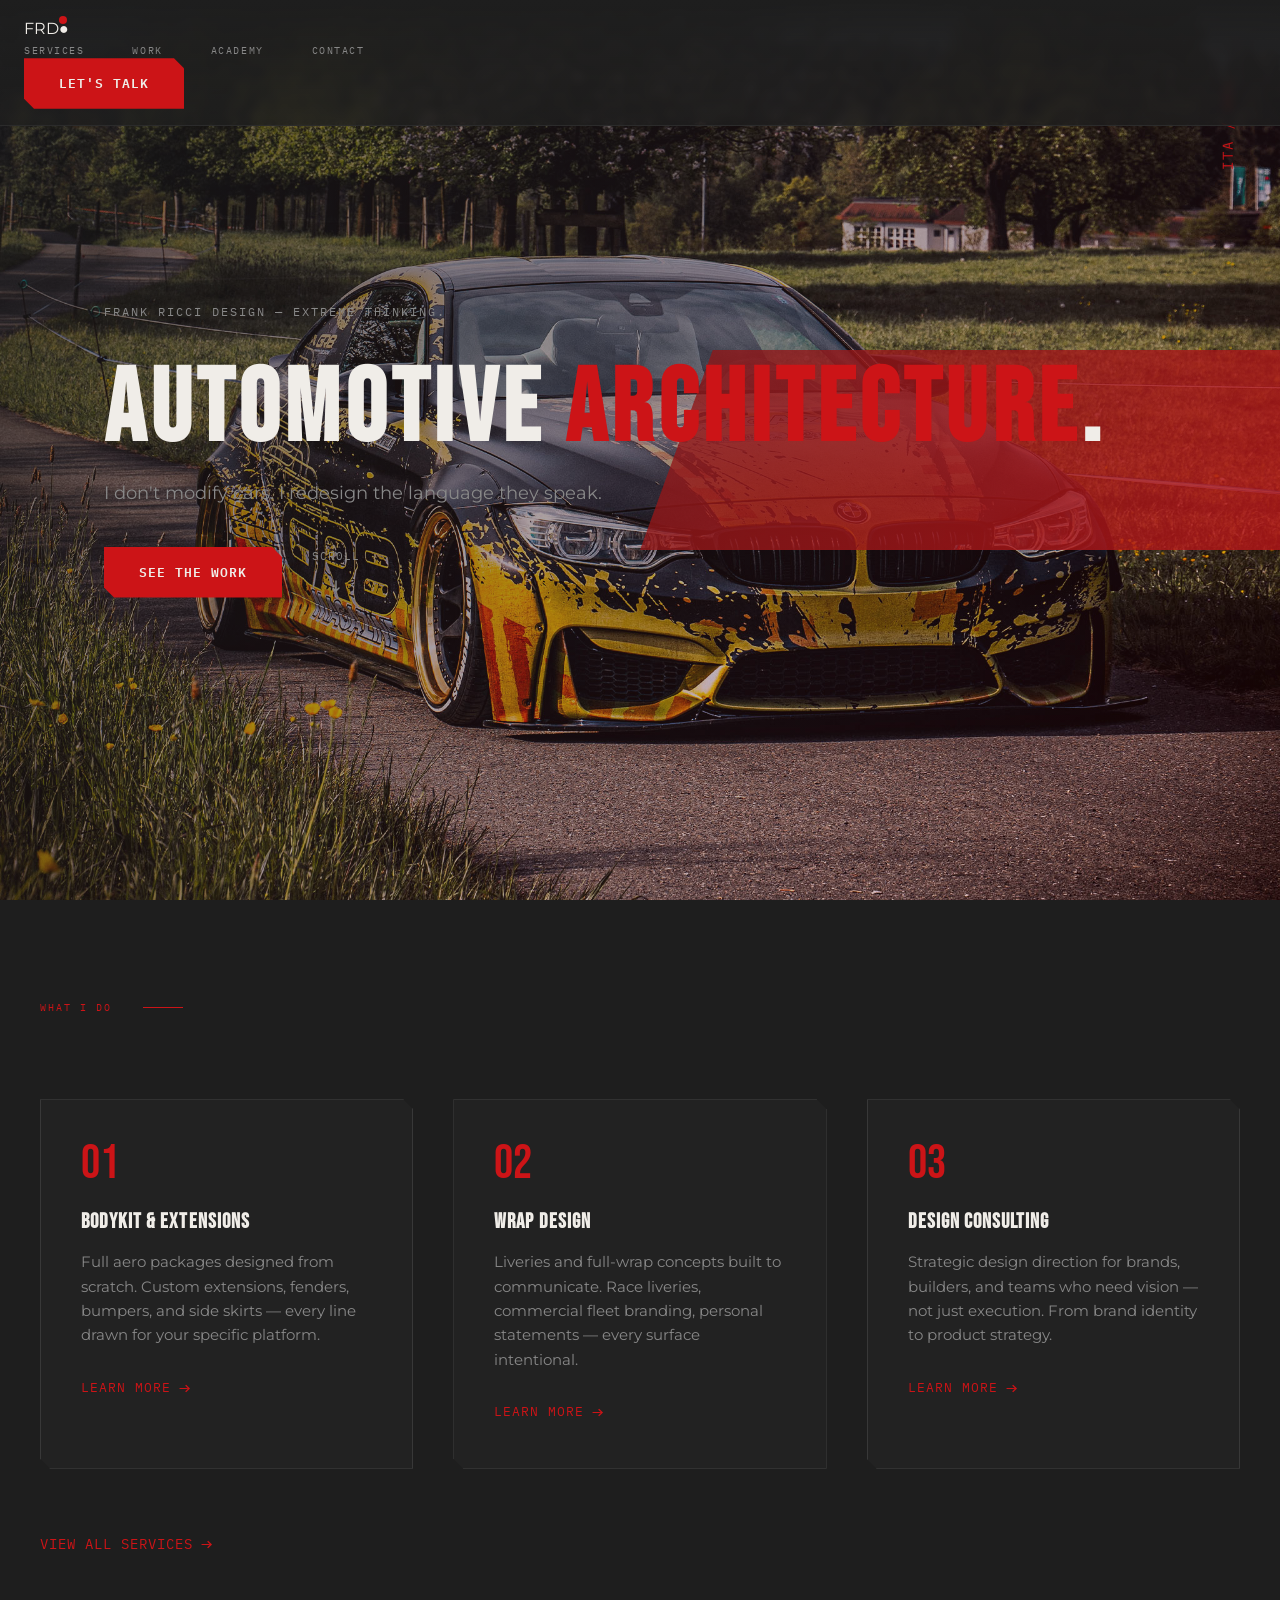
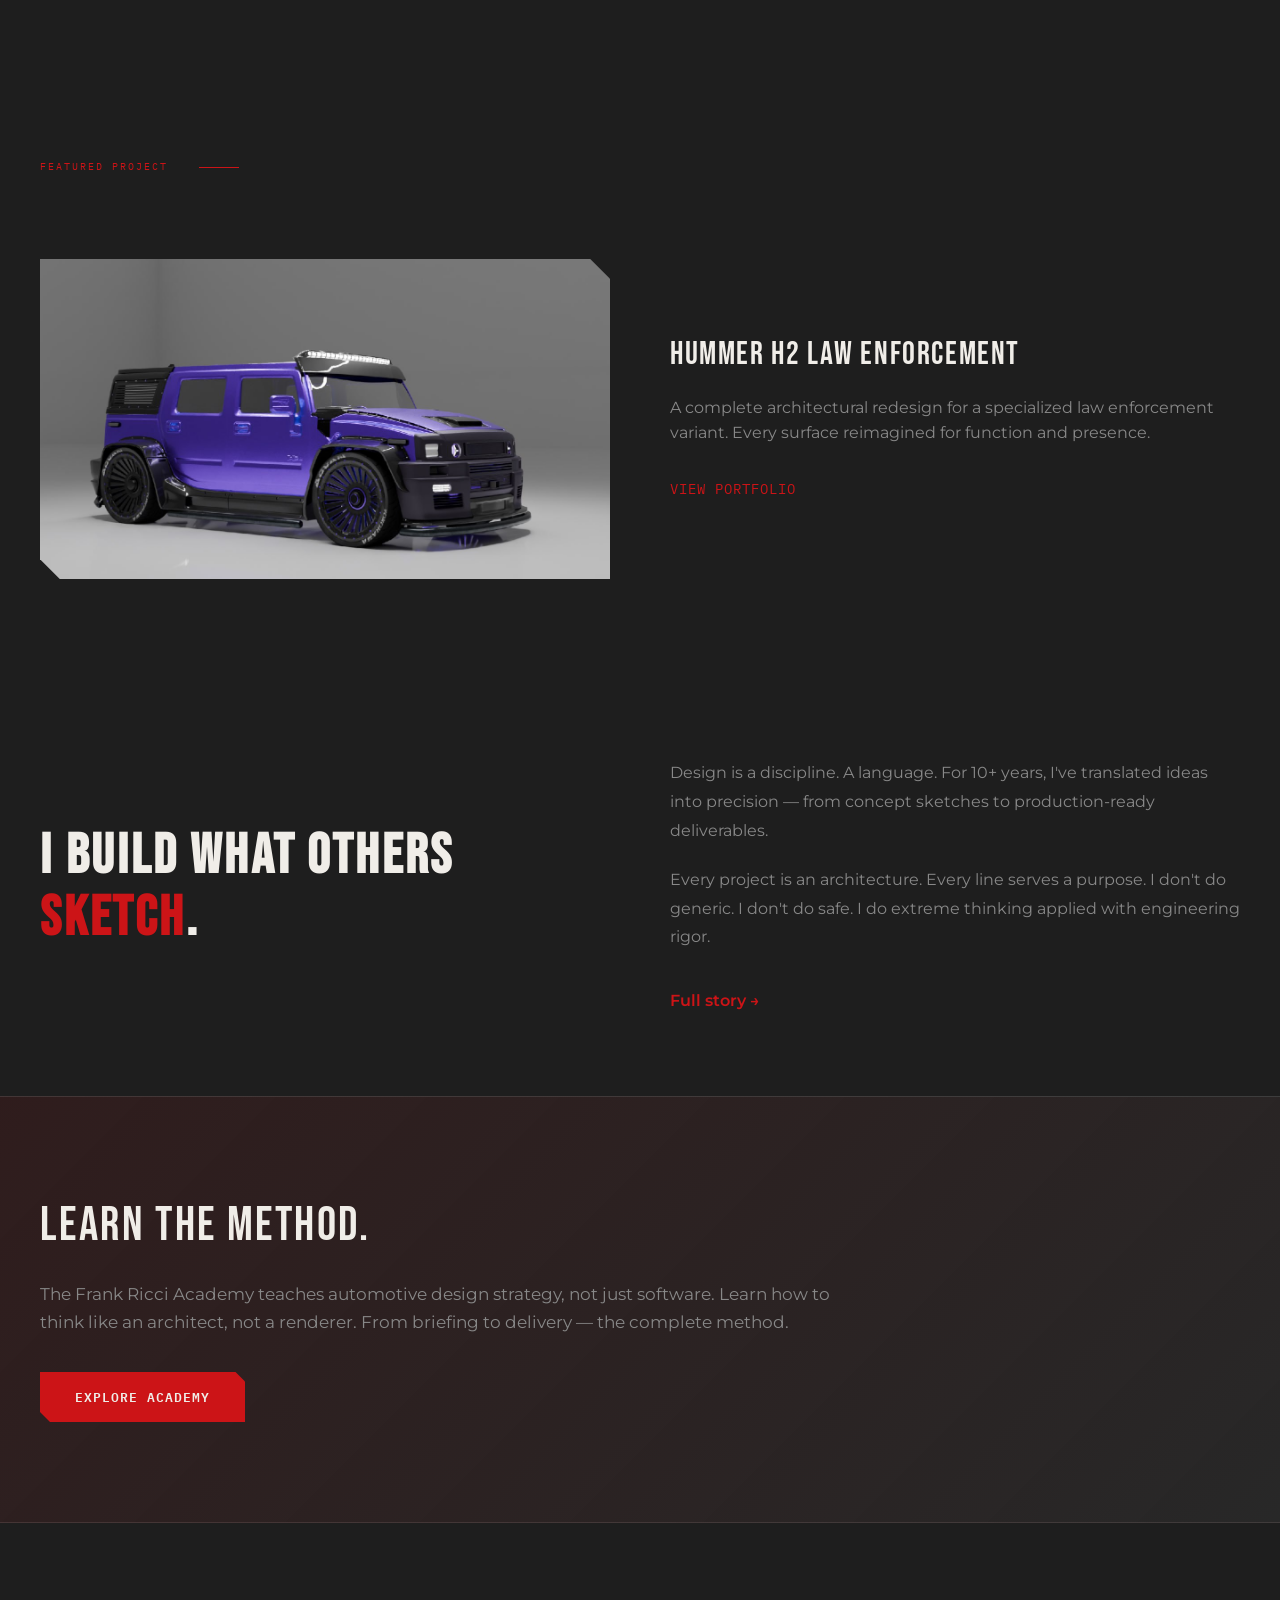
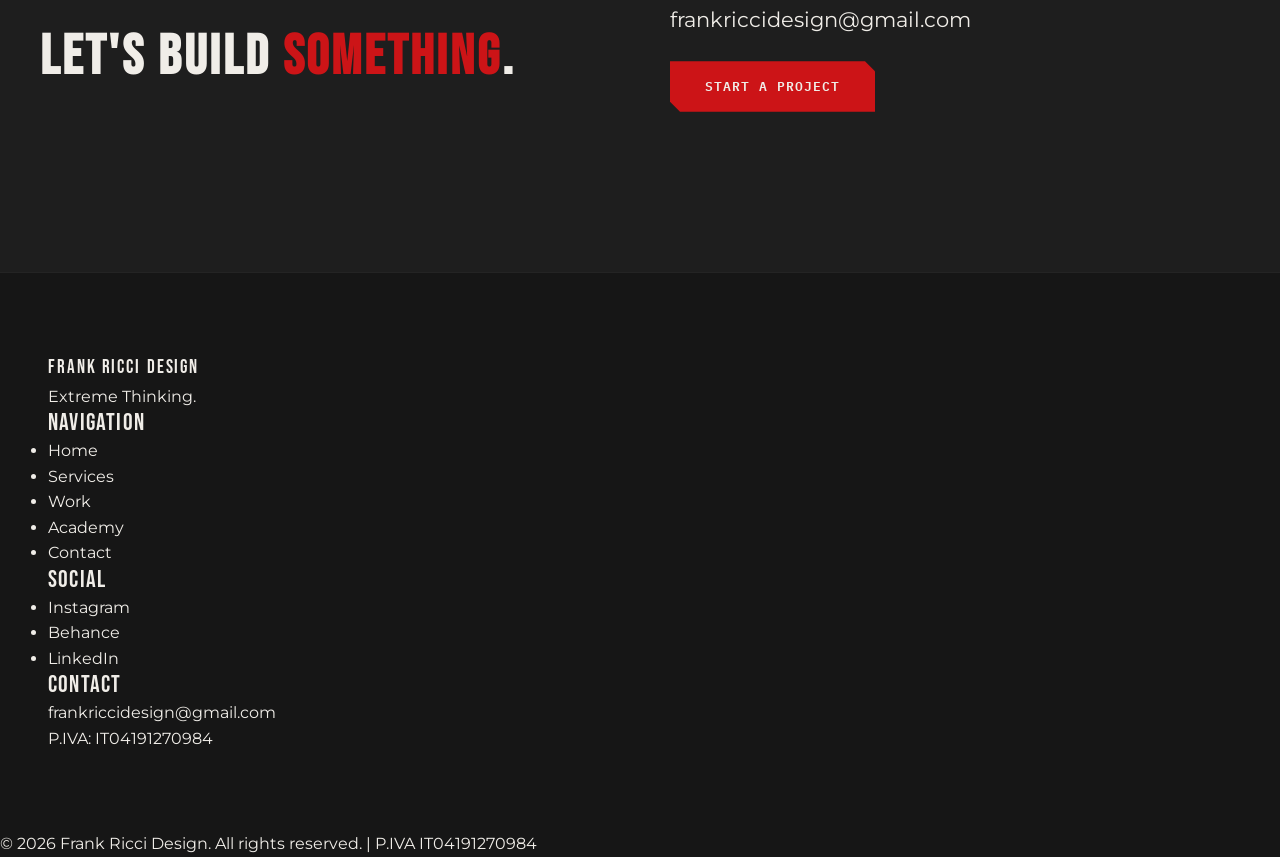
==== index.html @ 8993a9dc "Initial FRD website - 6 pages, Stripe compliant - Home: hero, services preview, featured project, ab" ====
<!DOCTYPE html>
<html lang="en">
<head>
    <meta charset="UTF-8">
    <meta name="viewport" content="width=device-width, initial-scale=1.0">
    <meta name="description" content="Frank Ricci Design - Automotive Architecture & Design. Bodykit design, wrap design, and design consulting.">
    <meta property="og:title" content="Frank Ricci Design — Automotive Architecture">
    <meta property="og:description" content="I don't modify cars. I redesign the language they speak.">
    <meta property="og:image" content="https://frankriccidesign.com/assets/img/hero.jpg">
    <meta property="og:url" content="https://frankriccidesign.com">
    <meta property="og:type" content="website">
    <meta name="twitter:card" content="summary_large_image">

    <title>Frank Ricci Design — Automotive Architecture & Design Services</title>

    <link rel="preconnect" href="https://fonts.googleapis.com">
    <link rel="preconnect" href="https://fonts.gstatic.com" crossorigin>
    <link href="https://fonts.googleapis.com/css2?family=Bebas+Neue&family=IBM+Plex+Mono:wght@400;500&family=Montserrat:wght@300;400;600;700&display=swap" rel="stylesheet">

    <link rel="stylesheet" href="/assets/css/vars.css">
    <link rel="stylesheet" href="/assets/css/nav.css">
    <link rel="stylesheet" href="/assets/css/components.css">
    <link rel="stylesheet" href="/assets/css/footer.css">

    <style>
        * {
            margin: 0;
            padding: 0;
            box-sizing: border-box;
        }

        body {
            font-family: var(--font-body);
            background-color: var(--bg);
            color: var(--white);
            overflow-x: hidden;
        }

        /* Noise overlay effect */
        body::before {
            content: '';
            position: fixed;
            top: 0;
            left: 0;
            width: 100%;
            height: 100%;
            background-image: url('data:image/svg+xml,<svg xmlns="http://www.w3.org/2000/svg" width="100" height="100"><filter id="noise"><feTurbulence type="fractalNoise" baseFrequency="0.9" numOctaves="4" result="noise" /><feColorMatrix in="noise" type="saturate" values="0" /></filter><rect width="100" height="100" filter="url(%23noise)" opacity="0.03"/></svg>');
            pointer-events: none;
            z-index: 1;
        }

        /* Hero section */
        .hero {
            position: relative;
            width: 100%;
            height: 100vh;
            display: flex;
            align-items: center;
            justify-content: center;
            overflow: hidden;
            z-index: 10;
        }

        .hero::before {
            content: '';
            position: absolute;
            top: 0;
            left: 0;
            width: 100%;
            height: 100%;
            background: linear-gradient(135deg, rgba(30, 30, 30, 0.7) 0%, rgba(204, 20, 23, 0.1) 100%);
            z-index: 2;
        }

        .hero-bg {
            position: absolute;
            top: 0;
            left: 0;
            width: 100%;
            height: 100%;
            background-image: url('/assets/img/hero.jpg');
            background-size: cover;
            background-position: center;
            z-index: 1;
        }

        .hero-accent {
            position: absolute;
            top: 50%;
            right: -10%;
            width: 60%;
            height: 200px;
            background-color: var(--red);
            transform: skew(-20deg) translateY(-50%);
            z-index: 1;
            opacity: 0.8;
        }

        .hero-counter {
            position: absolute;
            top: 80px;
            right: 40px;
            font-family: var(--font-mono);
            font-size: 0.85rem;
            color: var(--red);
            writing-mode: vertical-rl;
            transform: rotate(180deg);
            z-index: 5;
            letter-spacing: 2px;
        }

        .hero-content {
            position: relative;
            z-index: 3;
            text-align: left;
            max-width: 90%;
            width: 100%;
            padding: 0 40px;
        }

        .hero-eyebrow {
            font-family: var(--font-mono);
            font-size: 0.75rem;
            color: var(--grey);
            text-transform: uppercase;
            letter-spacing: 2px;
            margin-bottom: 40px;
            animation: slideUp 0.8s ease-out forwards;
            opacity: 0;
            animation-delay: 0.2s;
        }

        .hero-title {
            font-family: var(--font-display);
            font-size: clamp(3rem, 8vw, 8rem);
            font-weight: 700;
            line-height: 0.95;
            margin-bottom: 20px;
            animation: slideUp 0.8s ease-out forwards;
            opacity: 0;
            animation-delay: 0.4s;
        }

        .hero-title .red {
            color: var(--red);
        }

        .hero-subtitle {
            font-size: 1.1rem;
            color: var(--grey);
            max-width: 600px;
            margin-bottom: 40px;
            line-height: 1.6;
            animation: slideUp 0.8s ease-out forwards;
            opacity: 0;
            animation-delay: 0.6s;
        }

        .hero-cta {
            display: flex;
            gap: 30px;
            align-items: center;
            animation: slideUp 0.8s ease-out forwards;
            opacity: 0;
            animation-delay: 0.8s;
        }

        .scroll-hint {
            display: flex;
            flex-direction: column;
            align-items: center;
            gap: 10px;
            font-family: var(--font-mono);
            font-size: 0.7rem;
            color: var(--grey);
            text-transform: uppercase;
            letter-spacing: 1px;
            animation: bounce 2s infinite;
        }

        @keyframes slideUp {
            from {
                opacity: 0;
                transform: translateY(30px);
            }
            to {
                opacity: 1;
                transform: translateY(0);
            }
        }

        @keyframes bounce {
            0%, 100% {
                transform: translateY(0);
            }
            50% {
                transform: translateY(-10px);
            }
        }

        /* Services preview section */
        .services-preview {
            padding: 100px 40px;
            position: relative;
            z-index: 10;
        }

        .section-header {
            display: flex;
            align-items: center;
            gap: 15px;
            margin-bottom: 60px;
        }

        .section-label {
            font-family: var(--font-mono);
            font-size: 0.6rem;
            color: var(--red);
            text-transform: uppercase;
            letter-spacing: 2px;
        }

        .section-label::after {
            content: '';
            display: inline-block;
            width: 40px;
            height: 1px;
            background-color: var(--red);
            margin-left: 15px;
        }

        .services-grid {
            display: grid;
            grid-template-columns: repeat(auto-fit, minmax(300px, 1fr));
            gap: 40px;
            margin-bottom: 60px;
        }

        .service-card {
            background-color: rgba(255, 255, 255, 0.02);
            border: 1px solid rgba(255, 255, 255, 0.1);
            padding: 40px;
            clip-path: polygon(0 0, calc(100% - 10px) 0, 100% 10px, 100% 100%, 10px 100%, 0 calc(100% - 10px));
            transition: all 0.3s ease;
            cursor: pointer;
        }

        .service-card:hover {
            background-color: rgba(255, 255, 255, 0.05);
            border-color: var(--red);
        }

        .service-number {
            font-family: var(--font-display);
            font-size: 3rem;
            color: var(--red);
            margin-bottom: 20px;
            line-height: 1;
        }

        .service-title {
            font-size: 1.3rem;
            font-weight: 600;
            margin-bottom: 15px;
            line-height: 1.3;
        }

        .service-description {
            color: var(--grey);
            font-size: 0.95rem;
            line-height: 1.6;
            margin-bottom: 25px;
        }

        .service-arrow {
            display: inline-flex;
            align-items: center;
            gap: 8px;
            font-family: var(--font-mono);
            font-size: 0.8rem;
            color: var(--red);
            text-transform: uppercase;
            letter-spacing: 1px;
            text-decoration: none;
        }

        .service-arrow::after {
            content: '→';
            font-size: 1.2rem;
        }

        /* Featured project section */
        .featured-project {
            padding: 100px 40px;
            position: relative;
            z-index: 10;
        }

        .featured-content {
            display: grid;
            grid-template-columns: 1fr 1fr;
            gap: 60px;
            align-items: center;
        }

        .featured-image {
            position: relative;
            overflow: hidden;
            aspect-ratio: 16 / 9;
            clip-path: polygon(0 0, calc(100% - 20px) 0, 100% 20px, 100% 100%, 20px 100%, 0 calc(100% - 20px));
        }

        .featured-image img {
            width: 100%;
            height: 100%;
            object-fit: cover;
            transition: transform 0.4s ease;
        }

        .featured-image:hover img {
            transform: scale(1.05);
        }

        .featured-text h3 {
            font-family: var(--font-display);
            font-size: 2rem;
            margin-bottom: 20px;
            line-height: 1.2;
        }

        .featured-text p {
            color: var(--grey);
            margin-bottom: 30px;
            line-height: 1.6;
        }

        .featured-link {
            display: inline-flex;
            align-items: center;
            gap: 10px;
            color: var(--red);
            text-decoration: none;
            font-family: var(--font-mono);
            font-size: 0.85rem;
            text-transform: uppercase;
            letter-spacing: 1px;
            transition: gap 0.3s ease;
        }

        .featured-link:hover {
            gap: 15px;
        }

        /* About strip */
        .about-strip {
            padding: 80px 40px;
            display: grid;
            grid-template-columns: 1fr 1fr;
            gap: 60px;
            align-items: center;
            position: relative;
            z-index: 10;
        }

        .about-left h2 {
            font-family: var(--font-display);
            font-size: clamp(2rem, 5vw, 3.5rem);
            line-height: 1.1;
            font-weight: 700;
        }

        .about-left .red {
            color: var(--red);
        }

        .about-right {
            color: var(--grey);
            line-height: 1.8;
        }

        .about-right p {
            margin-bottom: 20px;
        }

        .about-link {
            display: inline-flex;
            align-items: center;
            gap: 8px;
            color: var(--red);
            text-decoration: none;
            font-weight: 600;
            margin-top: 15px;
            transition: gap 0.3s ease;
        }

        .about-link:hover {
            gap: 12px;
        }

        /* Academy teaser */
        .academy-teaser {
            background: linear-gradient(135deg, rgba(204, 20, 23, 0.1) 0%, rgba(50, 50, 50, 0.5) 100%);
            padding: 100px 40px;
            position: relative;
            z-index: 10;
            border-top: 1px solid rgba(255, 255, 255, 0.1);
            border-bottom: 1px solid rgba(255, 255, 255, 0.1);
        }

        .academy-content {
            max-width: 800px;
        }

        .academy-teaser h2 {
            font-family: var(--font-display);
            font-size: clamp(2rem, 5vw, 3rem);
            margin-bottom: 25px;
            line-height: 1.2;
        }

        .academy-teaser p {
            color: var(--grey);
            margin-bottom: 35px;
            line-height: 1.7;
            font-size: 1.05rem;
        }

        /* Contact strip */
        .contact-strip {
            padding: 80px 40px;
            display: grid;
            grid-template-columns: 1fr 1fr;
            gap: 60px;
            align-items: center;
            position: relative;
            z-index: 10;
        }

        .contact-left h2 {
            font-family: var(--font-display);
            font-size: clamp(2rem, 5vw, 3.5rem);
            line-height: 1.1;
            font-weight: 700;
        }

        .contact-left .red {
            color: var(--red);
        }

        .contact-right {
            display: flex;
            flex-direction: column;
            gap: 25px;
        }

        .contact-email {
            font-size: 1.3rem;
            color: var(--white);
            text-decoration: none;
            transition: color 0.3s ease;
        }

        .contact-email:hover {
            color: var(--red);
        }

        .btn-primary {
            display: inline-block;
            padding: 15px 35px;
            background-color: var(--red);
            color: var(--white);
            text-decoration: none;
            font-family: var(--font-mono);
            font-size: 0.8rem;
            font-weight: 600;
            text-transform: uppercase;
            letter-spacing: 1px;
            clip-path: polygon(0 0, calc(100% - 10px) 0, 100% 10px, 100% 100%, 10px 100%, 0 calc(100% - 10px));
            transition: all 0.3s ease;
            border: none;
            cursor: pointer;
            width: fit-content;
        }

        .btn-primary:hover {
            background-color: var(--white);
            color: var(--red);
        }

        /* Responsive */
        @media (max-width: 768px) {
            .hero-counter {
                top: 40px;
                right: 20px;
                font-size: 0.7rem;
            }

            .hero-content {
                padding: 0 20px;
            }

            .services-grid {
                grid-template-columns: 1fr;
            }

            .featured-content,
            .about-strip,
            .contact-strip {
                grid-template-columns: 1fr;
                gap: 30px;
            }

            .featured-image {
                order: -1;
            }

            .hero-cta {
                flex-direction: column;
                align-items: flex-start;
            }

            .services-preview,
            .featured-project,
            .about-strip,
            .academy-teaser,
            .contact-strip {
                padding: 60px 20px;
            }
        }
    </style>

    <script type="application/ld+json">
    {
        "@context": "https://schema.org/",
        "@type": "LocalBusiness",
        "name": "Frank Ricci Design",
        "image": "https://frankriccidesign.com/assets/img/hero.jpg",
        "description": "Automotive architecture and design services including bodykit design, wrap design, and design consulting.",
        "url": "https://frankriccidesign.com",
        "telephone": "+39-000-000-0000",
        "email": "frankriccidesign@gmail.com",
        "priceRange": "€750-€3500",
        "areaServed": "Europe",
        "address": {
            "@type": "PostalAddress",
            "streetAddress": "Italy",
            "addressCountry": "IT"
        },
        "sameAs": [
            "https://instagram.com/frankriccidesign",
            "https://behance.net/frankriccidesign"
        ],
        "offers": [
            {
                "@type": "Offer",
                "name": "Bodykit & Extensions Design",
                "description": "Full aero packages designed from scratch",
                "price": "3500",
                "priceCurrency": "EUR"
            },
            {
                "@type": "Offer",
                "name": "Wrap Design",
                "description": "Liveries and full-wrap concepts",
                "price": "750",
                "priceCurrency": "EUR"
            },
            {
                "@type": "Offer",
                "name": "Design Consulting",
                "description": "Strategic design direction and brand identity",
                "price": "150",
                "priceCurrency": "EUR",
                "unitText": "hour"
            }
        ]
    }
    </script>
</head>
<body>
    <!-- Navigation -->
    <nav class="navbar">
        <div class="nav-content">
            <a href="/" class="nav-logo">FRD<span class="logo-dot">●</span></a>
            <div class="nav-links">
                <a href="#services">Services</a>
                <a href="/pages/portfolio.html">Work</a>
                <a href="/pages/academy.html">Academy</a>
                <a href="/pages/contatti.html">Contact</a>
            </div>
            <a href="/pages/contatti.html" class="btn-primary nav-cta">Let's Talk</a>
            <div class="hamburger">
                <span></span>
                <span></span>
                <span></span>
            </div>
        </div>
    </nav>

    <!-- Hero Section -->
    <section class="hero">
        <div class="hero-bg"></div>
        <div class="hero-accent"></div>
        <div class="hero-counter">ITA / 001</div>

        <div class="hero-content">
            <div class="hero-eyebrow">Frank Ricci Design — Extreme Thinking.</div>
            <h1 class="hero-title">Automotive <span class="red">Architecture</span>.</h1>
            <p class="hero-subtitle">I don't modify cars. I redesign the language they speak.</p>
            <div class="hero-cta">
                <a href="/pages/portfolio.html" class="btn-primary">See the work</a>
                <div class="scroll-hint">
                    <span>Scroll</span>
                    <svg width="20" height="20" viewBox="0 0 20 20" fill="none" xmlns="http://www.w3.org/2000/svg">
                        <path d="M10 15L10 5M10 15L7 12M10 15L13 12" stroke="currentColor" stroke-width="1.5" stroke-linecap="round" stroke-linejoin="round"/>
                    </svg>
                </div>
            </div>
        </div>
    </section>

    <!-- Services Preview -->
    <section class="services-preview" id="services">
        <div class="section-header">
            <span class="section-label">What I do</span>
        </div>

        <div class="services-grid">
            <div class="service-card">
                <div class="service-number">01</div>
                <h3 class="service-title">Bodykit & Extensions</h3>
                <p class="service-description">Full aero packages designed from scratch. Custom extensions, fenders, bumpers, and side skirts — every line drawn for your specific platform.</p>
                <a href="/pages/servizi.html#bodykit" class="service-arrow">Learn more</a>
            </div>

            <div class="service-card">
                <div class="service-number">02</div>
                <h3 class="service-title">Wrap Design</h3>
                <p class="service-description">Liveries and full-wrap concepts built to communicate. Race liveries, commercial fleet branding, personal statements — every surface intentional.</p>
                <a href="/pages/servizi.html#wrap-design" class="service-arrow">Learn more</a>
            </div>

            <div class="service-card">
                <div class="service-number">03</div>
                <h3 class="service-title">Design Consulting</h3>
                <p class="service-description">Strategic design direction for brands, builders, and teams who need vision — not just execution. From brand identity to product strategy.</p>
                <a href="/pages/servizi.html#consulting" class="service-arrow">Learn more</a>
            </div>
        </div>

        <a href="/pages/servizi.html" class="service-arrow" style="font-size: 0.9rem;">View all services</a>
    </section>

    <!-- Featured Project -->
    <section class="featured-project">
        <div class="section-header">
            <span class="section-label">Featured project</span>
        </div>

        <div class="featured-content">
            <div class="featured-image">
                <img src="/assets/img/h2-hero.jpg" alt="Hummer H2 Law Enforcement">
            </div>
            <div class="featured-text">
                <h3>Hummer H2 Law Enforcement</h3>
                <p>A complete architectural redesign for a specialized law enforcement variant. Every surface reimagined for function and presence.</p>
                <a href="/pages/portfolio.html" class="featured-link">View portfolio</a>
            </div>
        </div>
    </section>

    <!-- About Strip -->
    <section class="about-strip">
        <div class="about-left">
            <h2>I build what others <span class="red">sketch</span>.</h2>
        </div>
        <div class="about-right">
            <p>Design is a discipline. A language. For 10+ years, I've translated ideas into precision — from concept sketches to production-ready deliverables.</p>
            <p>Every project is an architecture. Every line serves a purpose. I don't do generic. I don't do safe. I do extreme thinking applied with engineering rigor.</p>
            <a href="/pages/about.html" class="about-link">Full story →</a>
        </div>
    </section>

    <!-- Academy Teaser -->
    <section class="academy-teaser">
        <div class="academy-content">
            <h2>Learn the method.</h2>
            <p>The Frank Ricci Academy teaches automotive design strategy, not just software. Learn how to think like an architect, not a renderer. From briefing to delivery — the complete method.</p>
            <a href="/pages/academy.html" class="btn-primary">Explore Academy</a>
        </div>
    </section>

    <!-- Contact Strip -->
    <section class="contact-strip">
        <div class="contact-left">
            <h2>Let's build <span class="red">something</span>.</h2>
        </div>
        <div class="contact-right">
            <a href="mailto:frankriccidesign@gmail.com" class="contact-email">frankriccidesign@gmail.com</a>
            <a href="/pages/contatti.html" class="btn-primary">Start a project</a>
        </div>
    </section>

    <!-- Footer -->
    <footer class="footer">
        <div class="footer-content">
            <div class="footer-section">
                <div class="footer-logo">Frank Ricci <span class="red">Design</span></div>
                <p class="footer-tagline">Extreme Thinking.</p>
            </div>

            <div class="footer-section">
                <h4>Navigation</h4>
                <ul>
                    <li><a href="/">Home</a></li>
                    <li><a href="/pages/servizi.html">Services</a></li>
                    <li><a href="/pages/portfolio.html">Work</a></li>
                    <li><a href="/pages/academy.html">Academy</a></li>
                    <li><a href="/pages/contatti.html">Contact</a></li>
                </ul>
            </div>

            <div class="footer-section">
                <h4>Social</h4>
                <ul>
                    <li><a href="https://instagram.com/frankriccidesign" target="_blank">Instagram</a></li>
                    <li><a href="https://behance.net/frankriccidesign" target="_blank">Behance</a></li>
                    <li><a href="https://linkedin.com/in/frankriccidesign" target="_blank">LinkedIn</a></li>
                </ul>
            </div>

            <div class="footer-section">
                <h4>Contact</h4>
                <p><a href="mailto:frankriccidesign@gmail.com">frankriccidesign@gmail.com</a></p>
                <p>P.IVA: IT04191270984</p>
            </div>
        </div>

        <div class="footer-bottom">
            <p>&copy; 2026 Frank Ricci Design. All rights reserved. | P.IVA IT04191270984</p>
        </div>
    </footer>

    <script src="/assets/js/config.js"></script>
    <script src="/assets/js/main.js"></script>
</body>
</html>
---- assets/css/vars.css ----
/* ========================================
   FRD Design System - CSS Variables & Base
   ======================================== */

:root {
  /* Colors */
  --bg: #1e1e1e;
  --bg-dark: #161616;
  --bg-card: #252525;
  --red: #cc1417;
  --amber: #d97706;
  --white: #f0ede8;
  --grey: #888;
  --grey-light: #999;
  --grey-dark: #555;
  --border-subtle: rgba(255, 255, 255, 0.06);

  /* Typography */
  --font-display: 'Bebas Neue', sans-serif;
  --font-body: 'Montserrat', sans-serif;
  --font-mono: 'IBM Plex Mono', monospace;

  /* Spacing */
  --spacing-xs: 0.5rem;
  --spacing-sm: 1rem;
  --spacing-md: 1.5rem;
  --spacing-lg: 2rem;
  --spacing-xl: 3rem;
  --spacing-2xl: 5rem;

  /* Typography Scale */
  --text-xs: 0.65rem;
  --text-sm: 0.85rem;
  --text-base: 1rem;
  --text-lg: 1.25rem;
  --text-xl: 1.5rem;
  --text-2xl: 2rem;
  --text-3xl: 2.5rem;
  --text-4xl: 3.5rem;

  /* Transitions */
  --transition: 0.3s ease-in-out;
  --transition-fast: 0.15s ease-in-out;
  --transition-slow: 0.5s ease-in-out;

  /* Z-index */
  --z-nav: 1000;
  --z-nav-overlay: 999;
  --z-tooltip: 500;

  /* Breakpoints (for reference) */
  /* mobile-first: base, 640px, 1024px, 1280px */
}

/* ========================================
   Global Resets
   ======================================== */

*,
*::before,
*::after {
  box-sizing: border-box;
  margin: 0;
  padding: 0;
}

html {
  scroll-behavior: smooth;
  -webkit-font-smoothing: antialiased;
  -moz-osx-font-smoothing: grayscale;
}

body {
  font-family: var(--font-body);
  background-color: var(--bg);
  color: var(--white);
  line-height: 1.6;
  overflow-x: hidden;
  position: relative;
}

/* Noise overlay */
body::before {
  content: '';
  position: fixed;
  top: 0;
  left: 0;
  width: 100%;
  height: 100%;
  background-image: url('data:image/svg+xml;utf8,<svg xmlns="http://www.w3.org/2000/svg" width="100" height="100"><filter id="noise"><feTurbulence type="fractalNoise" baseFrequency="0.9" numOctaves="4" result="noise"/><feColorMatrix in="noise" type="saturate" values="0" /></filter><rect width="100" height="100" fill="%231e1e1e" filter="url(%23noise)" opacity="0.04"/></svg>');
  pointer-events: none;
  z-index: 1;
}

/* Crosshair cursor */
body {
  cursor: url('data:image/svg+xml;utf8,<svg xmlns="http://www.w3.org/2000/svg" width="32" height="32" viewBox="0 0 32 32"><line x1="16" y1="4" x2="16" y2="12" stroke="%23cc1417" stroke-width="1"/><line x1="16" y1="20" x2="16" y2="28" stroke="%23cc1417" stroke-width="1"/><line x1="4" y1="16" x2="12" y2="16" stroke="%23cc1417" stroke-width="1"/><line x1="20" y1="16" x2="28" y2="16" stroke="%23cc1417" stroke-width="1"/><circle cx="16" cy="16" r="2" fill="%23cc1417"/></svg>') 16 16, auto;
}

/* Selection styling */
::selection {
  background-color: var(--red);
  color: var(--bg);
}

::-moz-selection {
  background-color: var(--red);
  color: var(--bg);
}

/* ========================================
   Typography
   ======================================== */

h1, h2, h3, h4, h5, h6 {
  font-family: var(--font-display);
  font-weight: 400;
  letter-spacing: 0.05em;
  line-height: 1.2;
  text-transform: uppercase;
  margin: 0;
}

h1 { font-size: var(--text-4xl); }
h2 { font-size: var(--text-3xl); }
h3 { font-size: var(--text-2xl); }
h4 { font-size: var(--text-xl); }
h5 { font-size: var(--text-lg); }
h6 { font-size: var(--text-base); }

p {
  margin: 0;
  font-size: var(--text-base);
}

a {
  color: inherit;
  text-decoration: none;
  transition: color var(--transition);
}

/* ========================================
   Images & Media
   ======================================== */

img,
picture,
video {
  display: block;
  max-width: 100%;
  height: auto;
}

/* ========================================
   Forms
   ======================================== */

input,
textarea,
select {
  font-family: inherit;
  font-size: 1rem;
  color: var(--white);
  background-color: var(--bg-card);
  border: 1px solid var(--border-subtle);
  padding: var(--spacing-sm);
  transition: all var(--transition);
}

input:focus,
textarea:focus,
select:focus {
  outline: none;
  border-color: var(--red);
  box-shadow: 0 0 0 2px rgba(204, 20, 23, 0.1);
}

textarea {
  resize: vertical;
}

/* ========================================
   Utilities
   ======================================== */

.sr-only {
  position: absolute;
  width: 1px;
  height: 1px;
  padding: 0;
  margin: -1px;
  overflow: hidden;
  clip: rect(0, 0, 0, 0);
  white-space: nowrap;
  border-width: 0;
}

/* ========================================
   Responsive Typography
   ======================================== */

@media (max-width: 640px) {
  h1 { font-size: 2rem; }
  h2 { font-size: 1.75rem; }
  h3 { font-size: 1.5rem; }
  h4 { font-size: 1.25rem; }
}
---- assets/css/nav.css ----
/* ========================================
   Navigation & Header
   ======================================== */

nav {
  position: fixed;
  top: 0;
  left: 0;
  right: 0;
  z-index: var(--z-nav);
  background: linear-gradient(180deg, var(--bg) 0%, rgba(30, 30, 30, 0.8) 100%);
  backdrop-filter: blur(4px);
  border-bottom: 1px solid var(--border-subtle);
  transition: all var(--transition);
  padding: 1rem var(--spacing-md);
}

nav.scrolled {
  padding: 0.75rem var(--spacing-md);
  background: linear-gradient(180deg, var(--bg) 0%, rgba(30, 30, 30, 0.95) 100%);
}

/* Nav Container */
.nav-container {
  max-width: 1400px;
  margin: 0 auto;
  display: flex;
  justify-content: space-between;
  align-items: center;
  gap: var(--spacing-lg);
}

/* Logo */
.logo {
  font-family: var(--font-display);
  font-size: 1.4rem;
  font-weight: 400;
  letter-spacing: 0.1em;
  text-transform: uppercase;
  display: flex;
  align-items: center;
  gap: 0.4rem;
  transition: color var(--transition);
}

.logo:hover {
  color: var(--red);
}

.logo-dot {
  display: inline-block;
  width: 0.5rem;
  height: 0.5rem;
  background-color: var(--red);
  border-radius: 50%;
  animation: pulse 2s ease-in-out infinite;
}

@keyframes pulse {
  0%, 100% { opacity: 1; }
  50% { opacity: 0.5; }
}

/* Nav Links - Desktop */
.nav-links {
  display: none;
  align-items: center;
  gap: var(--spacing-xl);
  list-style: none;
}

@media (min-width: 1024px) {
  .nav-links {
    display: flex;
  }
}

.nav-links a {
  font-family: var(--font-mono);
  font-size: var(--text-xs);
  text-transform: uppercase;
  letter-spacing: 0.15em;
  color: var(--grey);
  transition: color var(--transition);
  position: relative;
}

.nav-links a:hover,
.nav-links a.active {
  color: var(--white);
}

.nav-links a.active::after {
  content: '';
  position: absolute;
  bottom: -4px;
  left: 0;
  right: 0;
  height: 1px;
  background-color: var(--red);
}

/* CTA Button */
.nav-cta {
  display: none;
  font-family: var(--font-mono);
  font-size: var(--text-xs);
  text-transform: uppercase;
  letter-spacing: 0.15em;
  color: var(--red);
  background-color: transparent;
  border: 1px solid var(--red);
  padding: 0.75rem 1.5rem;
  cursor: pointer;
  transition: all var(--transition-fast);
  clip-path: polygon(8px 0%, 100% 0%, calc(100% - 8px) 100%, 0% 100%);
}

@media (min-width: 1024px) {
  .nav-cta {
    display: inline-block;
  }
}

.nav-cta:hover {
  background-color: var(--red);
  color: var(--bg);
}

/* Hamburger Menu - Mobile */
.nav-toggle {
  display: flex;
  flex-direction: column;
  justify-content: center;
  gap: 0.35rem;
  background: none;
  border: none;
  cursor: pointer;
  padding: 0.5rem;
  z-index: var(--z-nav) + 1;
}

@media (min-width: 1024px) {
  .nav-toggle {
    display: none;
  }
}

.nav-toggle span {
  display: block;
  width: 24px;
  height: 2px;
  background-color: var(--white);
  transition: all var(--transition-fast);
  transform-origin: center;
}

.nav-toggle.active span:nth-child(1) {
  transform: rotate(45deg) translate(8px, 8px);
}

.nav-toggle.active span:nth-child(2) {
  opacity: 0;
}

.nav-toggle.active span:nth-child(3) {
  transform: rotate(-45deg) translate(7px, -6px);
}

/* Mobile Menu Overlay */
.nav-menu-mobile {
  position: fixed;
  top: 0;
  left: 0;
  right: 0;
  bottom: 0;
  background-color: rgba(30, 30, 30, 0.98);
  backdrop-filter: blur(8px);
  z-index: var(--z-nav-overlay);
  display: flex;
  flex-direction: column;
  align-items: center;
  justify-content: center;
  gap: var(--spacing-xl);
  padding: var(--spacing-xl);
  opacity: 0;
  visibility: hidden;
  transition: all var(--transition);
}

.nav-menu-mobile.active {
  opacity: 1;
  visibility: visible;
}

.nav-menu-mobile a {
  font-family: var(--font-mono);
  font-size: 0.95rem;
  text-transform: uppercase;
  letter-spacing: 0.1em;
  color: var(--white);
  transition: color var(--transition);
}

.nav-menu-mobile a:hover {
  color: var(--red);
}

.nav-menu-mobile .nav-cta {
  display: inline-block;
  margin-top: var(--spacing-lg);
}

/* Additional spacer to prevent overlap with fixed nav */
.nav-spacer {
  height: 60px;
}

@media (max-width: 640px) {
  .nav-spacer {
    height: 50px;
  }
}

@media (min-width: 1024px) {
  .nav-spacer {
    height: 65px;
  }
}

nav.scrolled ~ .nav-spacer {
  height: 50px;
}
---- assets/css/components.css ----
/* ========================================
   Reusable Components
   ======================================== */

/* ========================================
   Buttons
   ======================================== */

/* Primary Button - Red bg with clip-path */
.btn-primary {
  display: inline-block;
  font-family: var(--font-mono);
  font-size: var(--text-xs);
  text-transform: uppercase;
  letter-spacing: 0.15em;
  color: var(--bg);
  background-color: var(--red);
  border: none;
  padding: 1rem 2rem;
  cursor: pointer;
  transition: all var(--transition-fast);
  clip-path: polygon(0 0, calc(100% - 10px) 0, 100% 10px, 100% 100%, 10px 100%, 0 calc(100% - 10px));
  transform: translateY(0);
  text-decoration: none;
}

.btn-primary:hover {
  background: #e01518;
  transform: translateY(-2px);
}

.btn-primary:active {
  transform: translateY(-2px);
}

/* Outline Button - Red border with clip-path */
.btn-outline {
  display: inline-block;
  font-family: var(--font-mono);
  font-size: var(--text-xs);
  text-transform: uppercase;
  letter-spacing: 0.15em;
  color: var(--red);
  background-color: transparent;
  border: 1px solid var(--red);
  padding: 1rem 2rem;
  cursor: pointer;
  transition: all var(--transition-fast);
  clip-path: polygon(0 0, calc(100% - 10px) 0, 100% 10px, 100% 100%, 10px 100%, 0 calc(100% - 10px));
  text-decoration: none;
}

.btn-outline:hover {
  background-color: var(--red);
  color: var(--bg);
}

/* Ghost Button - Text only with arrow */
.btn-ghost {
  display: inline-flex;
  align-items: center;
  gap: 0.5rem;
  font-family: var(--font-mono);
  font-size: var(--text-xs);
  text-transform: uppercase;
  letter-spacing: 0.1em;
  color: var(--red);
  background: none;
  border: none;
  padding: 0.75rem 0;
  cursor: pointer;
  transition: all var(--transition-fast);
  position: relative;
}

.btn-ghost::after {
  content: '→';
  display: inline-block;
  transition: transform var(--transition-fast);
}

.btn-ghost:hover::after {
  transform: translateX(4px);
}

/* ========================================
   Section Labels & Dividers
   ======================================== */

.section-label {
  font-family: var(--font-mono);
  font-size: 0.6rem;
  color: var(--red);
  text-transform: uppercase;
  letter-spacing: 0.2em;
  display: flex;
  align-items: center;
  gap: var(--spacing-sm);
  margin-bottom: var(--spacing-md);
  position: relative;
}

.section-label::after {
  content: '';
  flex: 1;
  height: 1px;
  background-color: var(--red);
  max-width: 60px;
}

.divider {
  height: 1px;
  background-color: var(--border-subtle);
  margin: var(--spacing-xl) 0;
}

.divider-subtle {
  height: 1px;
  background-color: rgba(255, 255, 255, 0.03);
}

/* ========================================
   Section Padding & Spacing
   ======================================== */

.section-padding {
  padding: var(--spacing-md);
}

@media (min-width: 768px) {
  .section-padding {
    padding: var(--spacing-xl);
  }
}

@media (min-width: 1024px) {
  .section-padding {
    padding: var(--spacing-2xl);
  }
}

.section-padding-lg {
  padding: var(--spacing-lg) var(--spacing-md);
}

@media (min-width: 768px) {
  .section-padding-lg {
    padding: var(--spacing-2xl) var(--spacing-xl);
  }
}

@media (min-width: 1024px) {
  .section-padding-lg {
    padding: var(--spacing-2xl) var(--spacing-2xl);
  }
}

/* ========================================
   Scroll Reveal Animations
   ======================================== */

.reveal {
  opacity: 0;
  transform: translateY(32px);
  transition: all var(--transition-slow) ease-out;
}

.reveal.visible {
  opacity: 1;
  transform: translateY(0);
}

.reveal.visible {
  animation: revealIn var(--transition-slow) ease-out forwards;
}

@keyframes revealIn {
  from {
    opacity: 0;
    transform: translateY(32px);
  }
  to {
    opacity: 1;
    transform: translateY(0);
  }
}

/* Stagger effect for multiple reveals */
.reveal:nth-child(2) {
  transition-delay: 0.1s;
}

.reveal:nth-child(3) {
  transition-delay: 0.2s;
}

.reveal:nth-child(4) {
  transition-delay: 0.3s;
}

.reveal:nth-child(5) {
  transition-delay: 0.4s;
}

/* ========================================
   Cards
   ======================================== */

.card {
  background-color: var(--bg-card);
  border: 1px solid var(--border-subtle);
  padding: var(--spacing-lg);
  transition: all var(--transition);
  position: relative;
}

.card:hover {
  border-color: var(--red);
  background-color: rgba(37, 37, 37, 0.8);
}

.card-header {
  margin-bottom: var(--spacing-md);
}

.card-body {
  margin-bottom: var(--spacing-md);
}

.card-footer {
  margin-top: var(--spacing-md);
  padding-top: var(--spacing-md);
  border-top: 1px solid var(--border-subtle);
}

/* ========================================
   Grid Layouts
   ======================================== */

.grid-2 {
  display: grid;
  grid-template-columns: 1fr;
  gap: var(--spacing-lg);
}

@media (min-width: 768px) {
  .grid-2 {
    grid-template-columns: 1fr 1fr;
    gap: var(--spacing-xl);
  }
}

.grid-3 {
  display: grid;
  grid-template-columns: 1fr;
  gap: var(--spacing-lg);
}

@media (min-width: 768px) {
  .grid-3 {
    grid-template-columns: repeat(2, 1fr);
    gap: var(--spacing-xl);
  }
}

@media (min-width: 1024px) {
  .grid-3 {
    grid-template-columns: repeat(3, 1fr);
  }
}

.grid-4 {
  display: grid;
  grid-template-columns: 1fr;
  gap: var(--spacing-lg);
}

@media (min-width: 768px) {
  .grid-4 {
    grid-template-columns: repeat(2, 1fr);
    gap: var(--spacing-xl);
  }
}

@media (min-width: 1280px) {
  .grid-4 {
    grid-template-columns: repeat(4, 1fr);
  }
}

/* ========================================
   Tags & Badges
   ======================================== */

.tag {
  display: inline-block;
  font-family: var(--font-mono);
  font-size: 0.6rem;
  text-transform: uppercase;
  letter-spacing: 0.15em;
  color: var(--white);
  background-color: var(--bg-card);
  border: 1px solid var(--border-subtle);
  padding: 0.4rem 0.8rem;
  transition: all var(--transition-fast);
}

.tag:hover {
  background-color: var(--red);
  color: var(--bg);
  border-color: var(--red);
}

.tag-red {
  background-color: var(--red);
  color: var(--bg);
  border-color: var(--red);
}

.tag-amber {
  background-color: var(--amber);
  color: var(--bg);
  border-color: var(--amber);
}

/* Badge - Circular or small indicator */
.badge {
  display: inline-flex;
  align-items: center;
  justify-content: center;
  font-family: var(--font-mono);
  font-size: 0.65rem;
  font-weight: 600;
  text-transform: uppercase;
  letter-spacing: 0.1em;
  min-width: 32px;
  height: 32px;
  padding: 0 0.75rem;
  background-color: var(--red);
  color: var(--bg);
  border-radius: 2px;
  transition: all var(--transition-fast);
}

.badge:hover {
  transform: scale(1.1);
}

.badge-outline {
  background-color: transparent;
  border: 1px solid var(--red);
  color: var(--red);
}

/* ========================================
   Pricing & Display
   ======================================== */

.price-tag {
  font-family: var(--font-display);
  font-size: 3rem;
  line-height: 1;
  text-transform: uppercase;
  letter-spacing: 0.05em;
  color: var(--red);
}

@media (max-width: 640px) {
  .price-tag {
    font-size: 2rem;
  }
}

.price-currency {
  font-size: 0.6em;
  vertical-align: super;
}

.price-label {
  display: block;
  font-family: var(--font-mono);
  font-size: 0.65rem;
  text-transform: uppercase;
  letter-spacing: 0.1em;
  color: var(--grey);
  margin-top: 0.25rem;
}

/* ========================================
   Highlights & Emphasis
   ======================================== */

.highlight {
  color: var(--red);
  font-weight: 600;
}

.highlight-amber {
  color: var(--amber);
  font-weight: 600;
}

.text-mono {
  font-family: var(--font-mono);
  font-size: var(--text-sm);
  letter-spacing: 0.05em;
}

.text-uppercase {
  text-transform: uppercase;
  letter-spacing: 0.1em;
}

.text-center {
  text-align: center;
}

.text-muted {
  color: var(--grey);
}

/* ========================================
   Container
   ======================================== */

.container {
  width: 100%;
  max-width: 1400px;
  margin: 0 auto;
  padding: 0 var(--spacing-md);
}

@media (min-width: 768px) {
  .container {
    padding: 0 var(--spacing-xl);
  }
}

/* ========================================
   Flex Utilities
   ======================================== */

.flex {
  display: flex;
}

.flex-center {
  display: flex;
  align-items: center;
  justify-content: center;
}

.flex-between {
  display: flex;
  align-items: center;
  justify-content: space-between;
}

.flex-column {
  display: flex;
  flex-direction: column;
}

.gap-sm { gap: var(--spacing-sm); }
.gap-md { gap: var(--spacing-md); }
.gap-lg { gap: var(--spacing-lg); }
.gap-xl { gap: var(--spacing-xl); }

/* ========================================
   Visibility & Display
   ======================================== */

.hidden {
  display: none !important;
}

.visible {
  display: block !important;
}

.invisible {
  visibility: hidden;
}

/* ========================================
   Spacing Utilities
   ======================================== */

.mt-sm { margin-top: var(--spacing-sm); }
.mt-md { margin-top: var(--spacing-md); }
.mt-lg { margin-top: var(--spacing-lg); }
.mt-xl { margin-top: var(--spacing-xl); }

.mb-sm { margin-bottom: var(--spacing-sm); }
.mb-md { margin-bottom: var(--spacing-md); }
.mb-lg { margin-bottom: var(--spacing-lg); }
.mb-xl { margin-bottom: var(--spacing-xl); }

.px-md { padding-left: var(--spacing-md); padding-right: var(--spacing-md); }
.py-md { padding-top: var(--spacing-md); padding-bottom: var(--spacing-md); }
---- assets/css/footer.css ----
/* ========================================
   Footer
   ======================================== */

footer {
  background-color: var(--bg-dark);
  border-top: 1px solid var(--border-subtle);
  margin-top: var(--spacing-2xl);
}

.footer-content {
  max-width: 1400px;
  margin: 0 auto;
  padding: var(--spacing-xl) var(--spacing-md);
}

@media (min-width: 768px) {
  .footer-content {
    padding: var(--spacing-2xl) var(--spacing-xl);
  }
}

/* ========================================
   Footer Top Row - Logo & Nav
   ======================================== */

.footer-top {
  display: grid;
  grid-template-columns: 1fr;
  gap: var(--spacing-lg);
  margin-bottom: var(--spacing-xl);
  padding-bottom: var(--spacing-xl);
  border-bottom: 1px solid var(--border-subtle);
}

@media (min-width: 768px) {
  .footer-top {
    grid-template-columns: 1fr 1fr;
    gap: var(--spacing-2xl);
    align-items: flex-start;
  }
}

.footer-logo {
  font-family: var(--font-display);
  font-size: 1.2rem;
  text-transform: uppercase;
  letter-spacing: 0.1em;
  display: flex;
  align-items: center;
  gap: 0.35rem;
  transition: color var(--transition);
}

.footer-logo:hover {
  color: var(--red);
}

.footer-logo-dot {
  display: inline-block;
  width: 0.4rem;
  height: 0.4rem;
  background-color: var(--red);
  border-radius: 50%;
}

.footer-nav {
  display: flex;
  flex-direction: column;
  gap: var(--spacing-md);
}

@media (min-width: 768px) {
  .footer-nav {
    flex-direction: row;
    gap: var(--spacing-lg);
    justify-content: flex-end;
  }
}

.footer-nav a {
  font-family: var(--font-mono);
  font-size: 0.7rem;
  text-transform: uppercase;
  letter-spacing: 0.15em;
  color: var(--grey);
  transition: color var(--transition);
}

.footer-nav a:hover {
  color: var(--white);
}

/* ========================================
   Footer Middle Row - Contact & Social
   ======================================== */

.footer-middle {
  display: grid;
  grid-template-columns: 1fr;
  gap: var(--spacing-lg);
  margin-bottom: var(--spacing-xl);
  padding-bottom: var(--spacing-xl);
  border-bottom: 1px solid var(--border-subtle);
}

@media (min-width: 768px) {
  .footer-middle {
    grid-template-columns: 1fr 1fr;
    gap: var(--spacing-2xl);
    align-items: flex-start;
  }
}

.footer-contact {
  display: flex;
  flex-direction: column;
  gap: var(--spacing-sm);
}

.footer-contact-item {
  display: flex;
  flex-direction: column;
  gap: 0.25rem;
}

.footer-contact-label {
  font-family: var(--font-mono);
  font-size: 0.6rem;
  text-transform: uppercase;
  letter-spacing: 0.15em;
  color: var(--grey);
}

.footer-contact a,
.footer-contact-value {
  font-size: var(--text-sm);
  color: var(--white);
  transition: color var(--transition);
}

.footer-contact a:hover {
  color: var(--red);
}

/* Social Links */
.footer-social {
  display: flex;
  align-items: center;
  gap: var(--spacing-md);
}

@media (min-width: 768px) {
  .footer-social {
    justify-content: flex-end;
  }
}

.social-link {
  display: inline-flex;
  align-items: center;
  justify-content: center;
  width: 40px;
  height: 40px;
  background-color: var(--bg-card);
  border: 1px solid var(--border-subtle);
  border-radius: 2px;
  transition: all var(--transition-fast);
  color: var(--grey);
}

.social-link:hover {
  background-color: var(--red);
  border-color: var(--red);
  color: var(--bg);
  transform: translateY(-4px);
}

.social-link svg {
  width: 18px;
  height: 18px;
  stroke: currentColor;
  stroke-width: 2;
  fill: none;
  stroke-linecap: round;
  stroke-linejoin: round;
}

/* ========================================
   Footer Bottom Row - Copyright & Legal
   ======================================== */

.footer-bottom {
  display: grid;
  grid-template-columns: 1fr;
  gap: var(--spacing-sm);
  text-align: center;
}

@media (min-width: 768px) {
  .footer-bottom {
    grid-template-columns: 1fr auto 1fr;
    gap: var(--spacing-lg);
    text-align: left;
    align-items: center;
  }
}

.footer-copyright {
  font-family: var(--font-mono);
  font-size: 0.55rem;
  text-transform: uppercase;
  letter-spacing: 0.1em;
  color: var(--grey-dark);
}

.footer-divider {
  display: none;
  height: 1px;
  background-color: var(--border-subtle);
  width: 40px;
}

@media (min-width: 768px) {
  .footer-divider {
    display: block;
  }
}

.footer-legal {
  display: flex;
  flex-direction: column;
  gap: 0.25rem;
  font-family: var(--font-mono);
  font-size: 0.55rem;
  text-transform: uppercase;
  letter-spacing: 0.08em;
  color: var(--grey-dark);
}

@media (min-width: 768px) {
  .footer-legal {
    flex-direction: row;
    gap: var(--spacing-sm);
    justify-content: flex-end;
  }

  .footer-legal-item::before {
    content: '•';
    margin-right: var(--spacing-sm);
  }

  .footer-legal-item:first-child::before {
    display: none;
  }
}

.footer-legal a {
  color: var(--grey-dark);
  transition: color var(--transition);
}

.footer-legal a:hover {
  color: var(--red);
}

/* ========================================
   Footer Animations
   ======================================== */

footer a {
  position: relative;
}

footer a::after {
  content: '';
  position: absolute;
  bottom: 0;
  left: 0;
  width: 0;
  height: 1px;
  background-color: var(--red);
  transition: width var(--transition-fast);
}

footer a:hover::after {
  width: 100%;
}

.social-link::after {
  display: none;
}
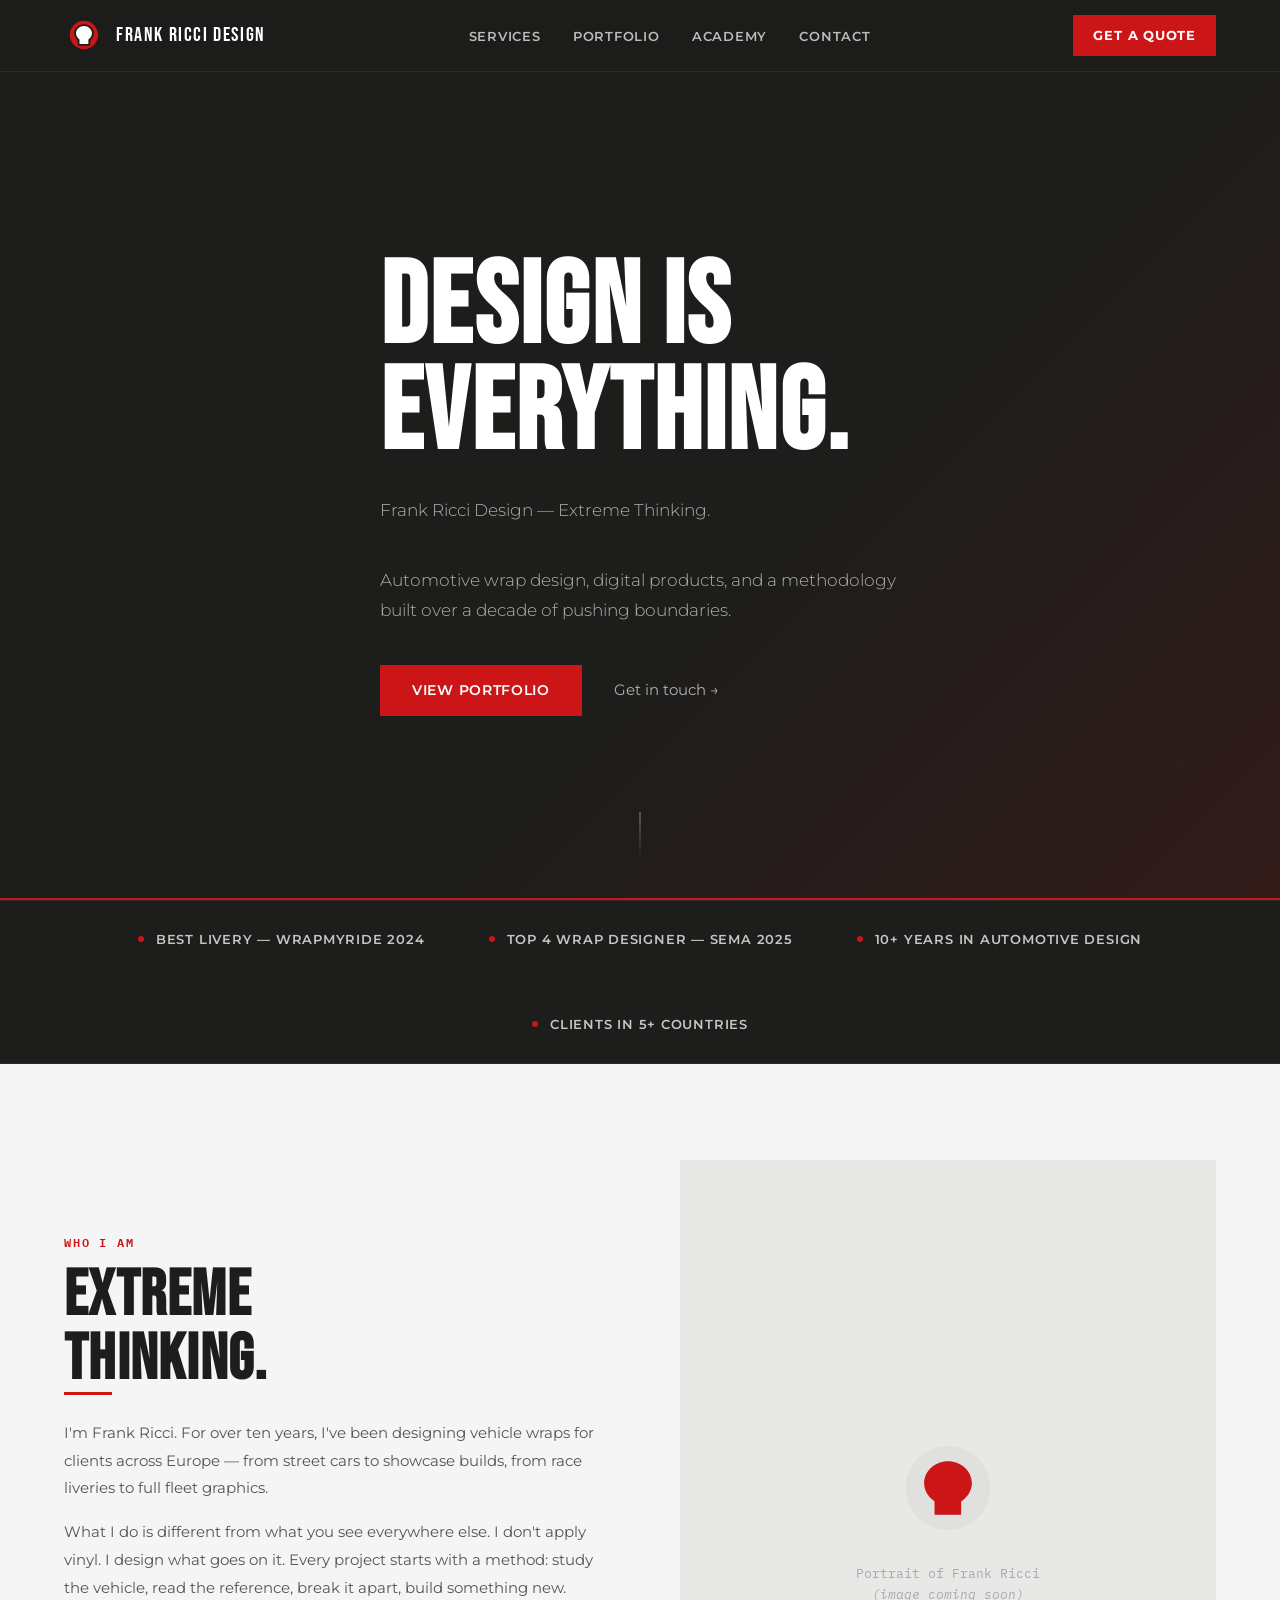
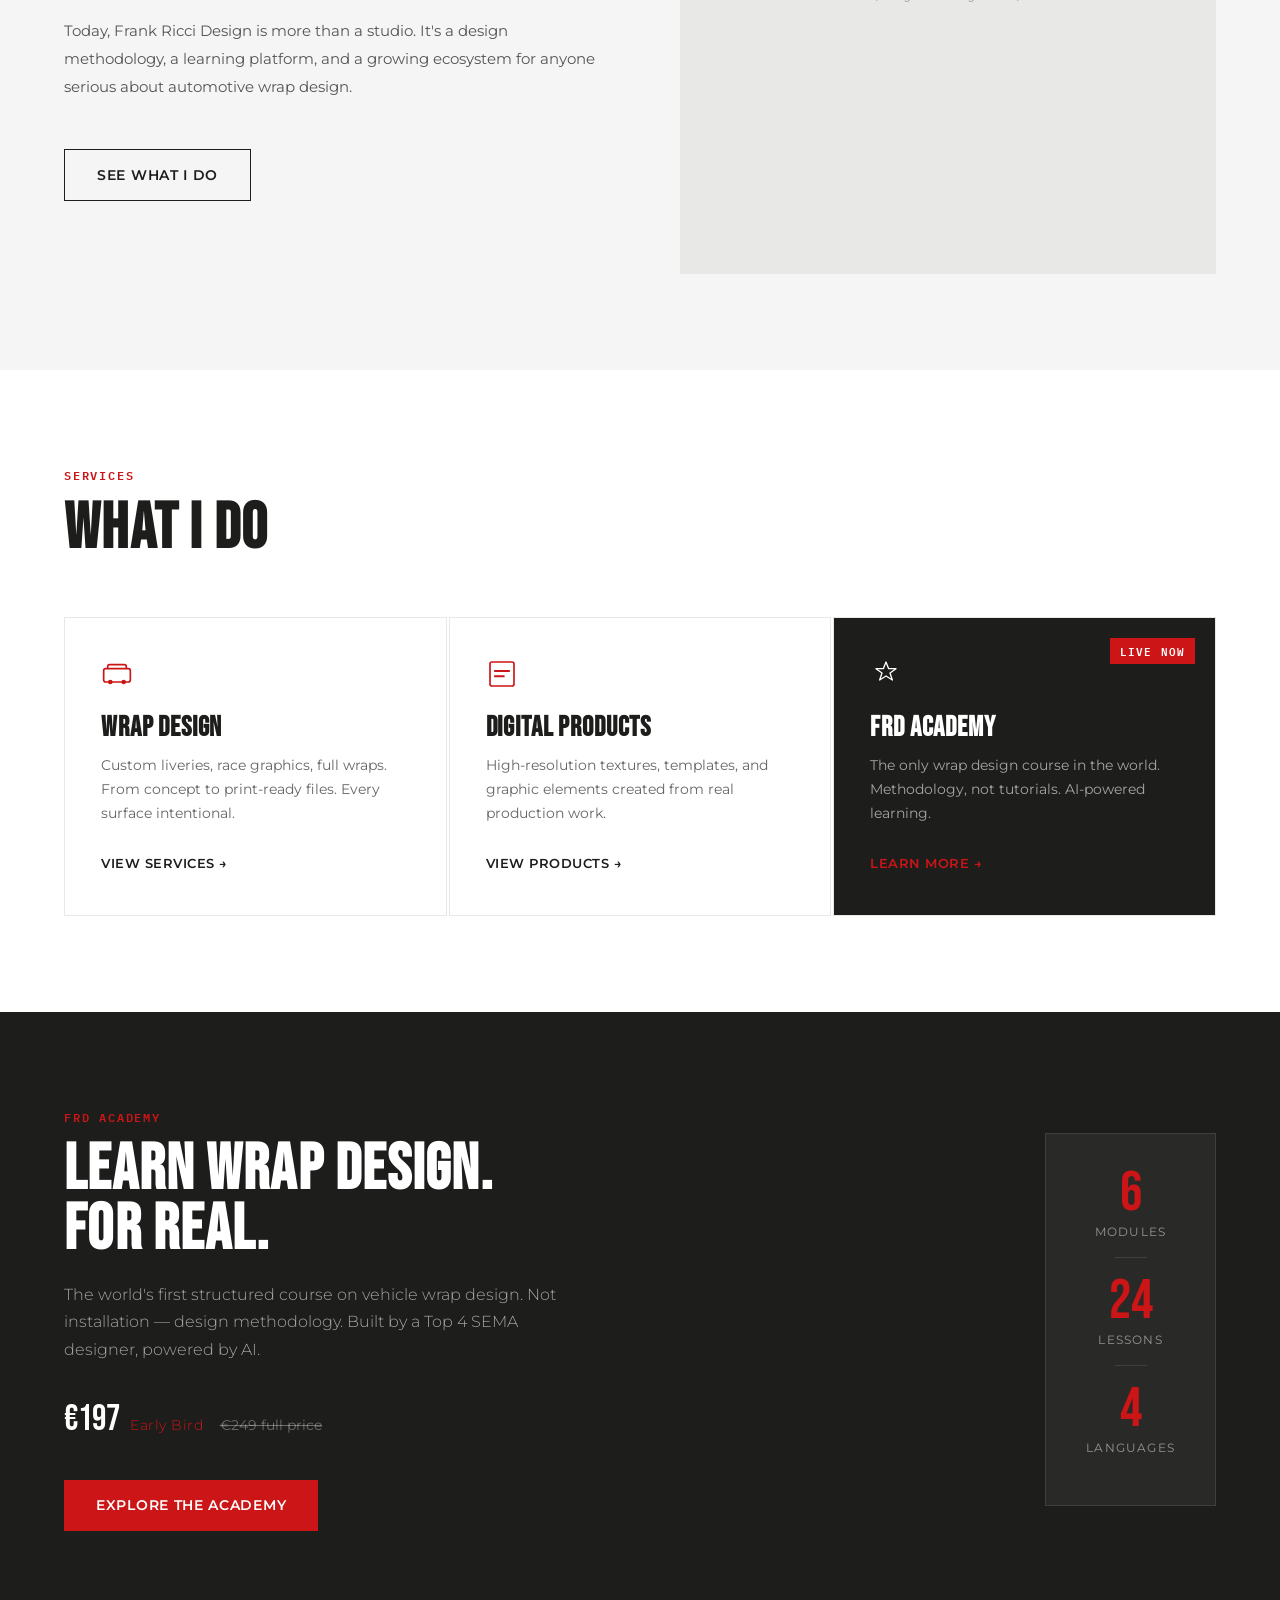
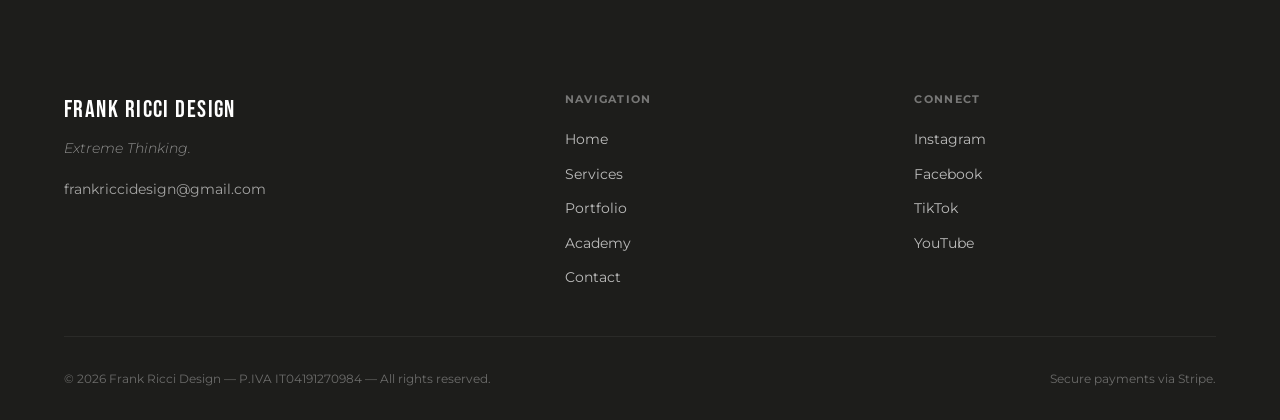
==== commit c3e98b7b: "SIGNAL content integration, OG images, EN pages, deploy docs - Integrated SIGNAL content pack across" ====
--- a/index.html
+++ b/index.html
@@ -1,747 +1,539 @@
 <!DOCTYPE html>
 <html lang="en">
 <head>
-    <meta charset="UTF-8">
-    <meta name="viewport" content="width=device-width, initial-scale=1.0">
-    <meta name="description" content="Frank Ricci Design - Automotive Architecture & Design. Bodykit design, wrap design, and design consulting.">
-    <meta property="og:title" content="Frank Ricci Design — Automotive Architecture">
-    <meta property="og:description" content="I don't modify cars. I redesign the language they speak.">
-    <meta property="og:image" content="https://frankriccidesign.com/assets/img/hero.jpg">
-    <meta property="og:url" content="https://frankriccidesign.com">
-    <meta property="og:type" content="website">
-    <meta name="twitter:card" content="summary_large_image">
-
-    <title>Frank Ricci Design — Automotive Architecture & Design Services</title>
-
-    <link rel="preconnect" href="https://fonts.googleapis.com">
-    <link rel="preconnect" href="https://fonts.gstatic.com" crossorigin>
-    <link href="https://fonts.googleapis.com/css2?family=Bebas+Neue&family=IBM+Plex+Mono:wght@400;500&family=Montserrat:wght@300;400;600;700&display=swap" rel="stylesheet">
-
-    <link rel="stylesheet" href="/assets/css/vars.css">
-    <link rel="stylesheet" href="/assets/css/nav.css">
-    <link rel="stylesheet" href="/assets/css/components.css">
-    <link rel="stylesheet" href="/assets/css/footer.css">
-
-    <style>
-        * {
-            margin: 0;
-            padding: 0;
-            box-sizing: border-box;
-        }
-
-        body {
-            font-family: var(--font-body);
-            background-color: var(--bg);
-            color: var(--white);
-            overflow-x: hidden;
-        }
-
-        /* Noise overlay effect */
-        body::before {
-            content: '';
-            position: fixed;
-            top: 0;
-            left: 0;
-            width: 100%;
-            height: 100%;
-            background-image: url('data:image/svg+xml,<svg xmlns="http://www.w3.org/2000/svg" width="100" height="100"><filter id="noise"><feTurbulence type="fractalNoise" baseFrequency="0.9" numOctaves="4" result="noise" /><feColorMatrix in="noise" type="saturate" values="0" /></filter><rect width="100" height="100" filter="url(%23noise)" opacity="0.03"/></svg>');
-            pointer-events: none;
-            z-index: 1;
-        }
-
-        /* Hero section */
-        .hero {
-            position: relative;
-            width: 100%;
-            height: 100vh;
-            display: flex;
-            align-items: center;
-            justify-content: center;
-            overflow: hidden;
-            z-index: 10;
-        }
-
-        .hero::before {
-            content: '';
-            position: absolute;
-            top: 0;
-            left: 0;
-            width: 100%;
-            height: 100%;
-            background: linear-gradient(135deg, rgba(30, 30, 30, 0.7) 0%, rgba(204, 20, 23, 0.1) 100%);
-            z-index: 2;
-        }
-
-        .hero-bg {
-            position: absolute;
-            top: 0;
-            left: 0;
-            width: 100%;
-            height: 100%;
-            background-image: url('/assets/img/hero.jpg');
-            background-size: cover;
-            background-position: center;
-            z-index: 1;
-        }
-
-        .hero-accent {
-            position: absolute;
-            top: 50%;
-            right: -10%;
-            width: 60%;
-            height: 200px;
-            background-color: var(--red);
-            transform: skew(-20deg) translateY(-50%);
-            z-index: 1;
-            opacity: 0.8;
-        }
-
-        .hero-counter {
-            position: absolute;
-            top: 80px;
-            right: 40px;
-            font-family: var(--font-mono);
-            font-size: 0.85rem;
-            color: var(--red);
-            writing-mode: vertical-rl;
-            transform: rotate(180deg);
-            z-index: 5;
-            letter-spacing: 2px;
-        }
-
-        .hero-content {
-            position: relative;
-            z-index: 3;
-            text-align: left;
-            max-width: 90%;
-            width: 100%;
-            padding: 0 40px;
-        }
-
-        .hero-eyebrow {
-            font-family: var(--font-mono);
-            font-size: 0.75rem;
-            color: var(--grey);
-            text-transform: uppercase;
-            letter-spacing: 2px;
-            margin-bottom: 40px;
-            animation: slideUp 0.8s ease-out forwards;
-            opacity: 0;
-            animation-delay: 0.2s;
-        }
-
-        .hero-title {
-            font-family: var(--font-display);
-            font-size: clamp(3rem, 8vw, 8rem);
-            font-weight: 700;
-            line-height: 0.95;
-            margin-bottom: 20px;
-            animation: slideUp 0.8s ease-out forwards;
-            opacity: 0;
-            animation-delay: 0.4s;
-        }
-
-        .hero-title .red {
-            color: var(--red);
-        }
-
-        .hero-subtitle {
-            font-size: 1.1rem;
-            color: var(--grey);
-            max-width: 600px;
-            margin-bottom: 40px;
-            line-height: 1.6;
-            animation: slideUp 0.8s ease-out forwards;
-            opacity: 0;
-            animation-delay: 0.6s;
-        }
-
-        .hero-cta {
-            display: flex;
-            gap: 30px;
-            align-items: center;
-            animation: slideUp 0.8s ease-out forwards;
-            opacity: 0;
-            animation-delay: 0.8s;
-        }
-
-        .scroll-hint {
-            display: flex;
-            flex-direction: column;
-            align-items: center;
-            gap: 10px;
-            font-family: var(--font-mono);
-            font-size: 0.7rem;
-            color: var(--grey);
-            text-transform: uppercase;
-            letter-spacing: 1px;
-            animation: bounce 2s infinite;
-        }
-
-        @keyframes slideUp {
-            from {
-                opacity: 0;
-                transform: translateY(30px);
-            }
-            to {
-                opacity: 1;
-                transform: translateY(0);
-            }
-        }
-
-        @keyframes bounce {
-            0%, 100% {
-                transform: translateY(0);
-            }
-            50% {
-                transform: translateY(-10px);
-            }
-        }
-
-        /* Services preview section */
-        .services-preview {
-            padding: 100px 40px;
-            position: relative;
-            z-index: 10;
-        }
-
-        .section-header {
-            display: flex;
-            align-items: center;
-            gap: 15px;
-            margin-bottom: 60px;
-        }
-
-        .section-label {
-            font-family: var(--font-mono);
-            font-size: 0.6rem;
-            color: var(--red);
-            text-transform: uppercase;
-            letter-spacing: 2px;
-        }
-
-        .section-label::after {
-            content: '';
-            display: inline-block;
-            width: 40px;
-            height: 1px;
-            background-color: var(--red);
-            margin-left: 15px;
-        }
-
-        .services-grid {
-            display: grid;
-            grid-template-columns: repeat(auto-fit, minmax(300px, 1fr));
-            gap: 40px;
-            margin-bottom: 60px;
-        }
-
-        .service-card {
-            background-color: rgba(255, 255, 255, 0.02);
-            border: 1px solid rgba(255, 255, 255, 0.1);
-            padding: 40px;
-            clip-path: polygon(0 0, calc(100% - 10px) 0, 100% 10px, 100% 100%, 10px 100%, 0 calc(100% - 10px));
-            transition: all 0.3s ease;
-            cursor: pointer;
-        }
-
-        .service-card:hover {
-            background-color: rgba(255, 255, 255, 0.05);
-            border-color: var(--red);
-        }
-
-        .service-number {
-            font-family: var(--font-display);
-            font-size: 3rem;
-            color: var(--red);
-            margin-bottom: 20px;
-            line-height: 1;
-        }
-
-        .service-title {
-            font-size: 1.3rem;
-            font-weight: 600;
-            margin-bottom: 15px;
-            line-height: 1.3;
-        }
-
-        .service-description {
-            color: var(--grey);
-            font-size: 0.95rem;
-            line-height: 1.6;
-            margin-bottom: 25px;
-        }
-
-        .service-arrow {
-            display: inline-flex;
-            align-items: center;
-            gap: 8px;
-            font-family: var(--font-mono);
-            font-size: 0.8rem;
-            color: var(--red);
-            text-transform: uppercase;
-            letter-spacing: 1px;
-            text-decoration: none;
-        }
-
-        .service-arrow::after {
-            content: '→';
-            font-size: 1.2rem;
-        }
-
-        /* Featured project section */
-        .featured-project {
-            padding: 100px 40px;
-            position: relative;
-            z-index: 10;
-        }
-
-        .featured-content {
-            display: grid;
-            grid-template-columns: 1fr 1fr;
-            gap: 60px;
-            align-items: center;
-        }
-
-        .featured-image {
-            position: relative;
-            overflow: hidden;
-            aspect-ratio: 16 / 9;
-            clip-path: polygon(0 0, calc(100% - 20px) 0, 100% 20px, 100% 100%, 20px 100%, 0 calc(100% - 20px));
-        }
-
-        .featured-image img {
-            width: 100%;
-            height: 100%;
-            object-fit: cover;
-            transition: transform 0.4s ease;
-        }
-
-        .featured-image:hover img {
-            transform: scale(1.05);
-        }
-
-        .featured-text h3 {
-            font-family: var(--font-display);
-            font-size: 2rem;
-            margin-bottom: 20px;
-            line-height: 1.2;
-        }
-
-        .featured-text p {
-            color: var(--grey);
-            margin-bottom: 30px;
-            line-height: 1.6;
-        }
-
-        .featured-link {
-            display: inline-flex;
-            align-items: center;
-            gap: 10px;
-            color: var(--red);
-            text-decoration: none;
-            font-family: var(--font-mono);
-            font-size: 0.85rem;
-            text-transform: uppercase;
-            letter-spacing: 1px;
-            transition: gap 0.3s ease;
-        }
-
-        .featured-link:hover {
-            gap: 15px;
-        }
-
-        /* About strip */
-        .about-strip {
-            padding: 80px 40px;
-            display: grid;
-            grid-template-columns: 1fr 1fr;
-            gap: 60px;
-            align-items: center;
-            position: relative;
-            z-index: 10;
-        }
-
-        .about-left h2 {
-            font-family: var(--font-display);
-            font-size: clamp(2rem, 5vw, 3.5rem);
-            line-height: 1.1;
-            font-weight: 700;
-        }
-
-        .about-left .red {
-            color: var(--red);
-        }
-
-        .about-right {
-            color: var(--grey);
-            line-height: 1.8;
-        }
-
-        .about-right p {
-            margin-bottom: 20px;
-        }
-
-        .about-link {
-            display: inline-flex;
-            align-items: center;
-            gap: 8px;
-            color: var(--red);
-            text-decoration: none;
-            font-weight: 600;
-            margin-top: 15px;
-            transition: gap 0.3s ease;
-        }
-
-        .about-link:hover {
-            gap: 12px;
-        }
-
-        /* Academy teaser */
-        .academy-teaser {
-            background: linear-gradient(135deg, rgba(204, 20, 23, 0.1) 0%, rgba(50, 50, 50, 0.5) 100%);
-            padding: 100px 40px;
-            position: relative;
-            z-index: 10;
-            border-top: 1px solid rgba(255, 255, 255, 0.1);
-            border-bottom: 1px solid rgba(255, 255, 255, 0.1);
-        }
-
-        .academy-content {
-            max-width: 800px;
-        }
-
-        .academy-teaser h2 {
-            font-family: var(--font-display);
-            font-size: clamp(2rem, 5vw, 3rem);
-            margin-bottom: 25px;
-            line-height: 1.2;
-        }
-
-        .academy-teaser p {
-            color: var(--grey);
-            margin-bottom: 35px;
-            line-height: 1.7;
-            font-size: 1.05rem;
-        }
-
-        /* Contact strip */
-        .contact-strip {
-            padding: 80px 40px;
-            display: grid;
-            grid-template-columns: 1fr 1fr;
-            gap: 60px;
-            align-items: center;
-            position: relative;
-            z-index: 10;
-        }
-
-        .contact-left h2 {
-            font-family: var(--font-display);
-            font-size: clamp(2rem, 5vw, 3.5rem);
-            line-height: 1.1;
-            font-weight: 700;
-        }
-
-        .contact-left .red {
-            color: var(--red);
-        }
-
-        .contact-right {
-            display: flex;
-            flex-direction: column;
-            gap: 25px;
-        }
-
-        .contact-email {
-            font-size: 1.3rem;
-            color: var(--white);
-            text-decoration: none;
-            transition: color 0.3s ease;
-        }
-
-        .contact-email:hover {
-            color: var(--red);
-        }
-
-        .btn-primary {
-            display: inline-block;
-            padding: 15px 35px;
-            background-color: var(--red);
-            color: var(--white);
-            text-decoration: none;
-            font-family: var(--font-mono);
-            font-size: 0.8rem;
-            font-weight: 600;
-            text-transform: uppercase;
-            letter-spacing: 1px;
-            clip-path: polygon(0 0, calc(100% - 10px) 0, 100% 10px, 100% 100%, 10px 100%, 0 calc(100% - 10px));
-            transition: all 0.3s ease;
-            border: none;
-            cursor: pointer;
-            width: fit-content;
-        }
-
-        .btn-primary:hover {
-            background-color: var(--white);
-            color: var(--red);
-        }
-
-        /* Responsive */
-        @media (max-width: 768px) {
-            .hero-counter {
-                top: 40px;
-                right: 20px;
-                font-size: 0.7rem;
-            }
-
-            .hero-content {
-                padding: 0 20px;
-            }
-
-            .services-grid {
-                grid-template-columns: 1fr;
-            }
-
-            .featured-content,
-            .about-strip,
-            .contact-strip {
-                grid-template-columns: 1fr;
-                gap: 30px;
-            }
-
-            .featured-image {
-                order: -1;
-            }
-
-            .hero-cta {
-                flex-direction: column;
-                align-items: flex-start;
-            }
-
-            .services-preview,
-            .featured-project,
-            .about-strip,
-            .academy-teaser,
-            .contact-strip {
-                padding: 60px 20px;
-            }
-        }
-    </style>
-
-    <script type="application/ld+json">
-    {
-        "@context": "https://schema.org/",
-        "@type": "LocalBusiness",
-        "name": "Frank Ricci Design",
-        "image": "https://frankriccidesign.com/assets/img/hero.jpg",
-        "description": "Automotive architecture and design services including bodykit design, wrap design, and design consulting.",
-        "url": "https://frankriccidesign.com",
-        "telephone": "+39-000-000-0000",
-        "email": "frankriccidesign@gmail.com",
-        "priceRange": "€750-€3500",
-        "areaServed": "Europe",
-        "address": {
-            "@type": "PostalAddress",
-            "streetAddress": "Italy",
-            "addressCountry": "IT"
-        },
-        "sameAs": [
-            "https://instagram.com/frankriccidesign",
-            "https://behance.net/frankriccidesign"
-        ],
-        "offers": [
-            {
-                "@type": "Offer",
-                "name": "Bodykit & Extensions Design",
-                "description": "Full aero packages designed from scratch",
-                "price": "3500",
-                "priceCurrency": "EUR"
-            },
-            {
-                "@type": "Offer",
-                "name": "Wrap Design",
-                "description": "Liveries and full-wrap concepts",
-                "price": "750",
-                "priceCurrency": "EUR"
-            },
-            {
-                "@type": "Offer",
-                "name": "Design Consulting",
-                "description": "Strategic design direction and brand identity",
-                "price": "150",
-                "priceCurrency": "EUR",
-                "unitText": "hour"
-            }
-        ]
-    }
-    </script>
+  <meta charset="UTF-8">
+  <meta name="viewport" content="width=device-width, initial-scale=1.0">
+  <title>Frank Ricci Design — Automotive Wrap Design Studio</title>
+  <meta name="description" content="Professional vehicle wrap design, digital products, and the world's first wrap design course. Based in Italy, working across Europe.">
+  <meta property="og:title" content="Frank Ricci Design — Automotive Wrap Design Studio">
+  <meta property="og:description" content="Professional vehicle wrap design, digital products, and the world's first wrap design course. Based in Italy, working across Europe.">
+  <meta property="og:type" content="website">
+  <meta property="og:url" content="https://frankriccidesign.com">
+  <meta property="og:locale" content="en_US">
+  <meta property="og:image" content="https://frankriccidesign.com/assets/img/og-main.png">
+  <meta property="og:image:width" content="1200">
+  <meta property="og:image:height" content="630">
+  <meta property="og:site_name" content="Frank Ricci Design">
+  <meta name="twitter:card" content="summary_large_image">
+  <meta name="twitter:title" content="Frank Ricci Design — Automotive Wrap Design Studio">
+  <meta name="twitter:description" content="Professional vehicle wrap design, digital products, and the world's first wrap design course.">
+  <meta name="twitter:image" content="https://frankriccidesign.com/assets/img/og-main.png">
+
+  <link rel="preconnect" href="https://fonts.googleapis.com">
+  <link rel="preconnect" href="https://fonts.gstatic.com" crossorigin>
+  <link href="https://fonts.googleapis.com/css2?family=Bebas+Neue&family=IBM+Plex+Mono:wght@400;600&family=Montserrat:ital,wght@0,300;0,400;0,600;0,700;1,300&display=swap" rel="stylesheet">
+
+  <link rel="stylesheet" href="assets/css/global.css">
+
+  <style>
+    /* ===== HOME PAGE STYLES ===== */
+
+    /* Hero */
+    .hero {
+      position: relative;
+      height: 100vh;
+      min-height: 600px;
+      display: flex;
+      align-items: center;
+      background: var(--dark);
+      overflow: hidden;
+    }
+    .hero__bg {
+      position: absolute;
+      inset: 0;
+      background:
+        linear-gradient(135deg, rgba(29,29,27,0.92) 0%, rgba(29,29,27,0.6) 60%, rgba(204,21,23,0.12) 100%);
+      z-index: 1;
+    }
+    /* Diagonal red accent */
+    .hero::after {
+      content: '';
+      position: absolute;
+      bottom: -2px;
+      left: 0;
+      right: 0;
+      height: 4px;
+      background: var(--red);
+      z-index: 3;
+    }
+    .hero__content {
+      position: relative;
+      z-index: 2;
+      padding-top: var(--nav-h);
+    }
+    .hero__text {
+      max-width: 680px;
+    }
+    .hero__headline {
+      font-family: var(--font-display);
+      font-size: clamp(64px, 9vw, 128px);
+      line-height: 0.92;
+      letter-spacing: 0.02em;
+      color: var(--white);
+      margin-bottom: 28px;
+    }
+    .hero__subtitle {
+      font-size: 17px;
+      font-weight: 300;
+      color: rgba(255,255,255,0.65);
+      line-height: 1.75;
+      margin-bottom: 40px;
+      max-width: 520px;
+    }
+    .hero__ctas {
+      display: flex;
+      align-items: center;
+      gap: 32px;
+      flex-wrap: wrap;
+    }
+    .hero__ctas .btn--text {
+      color: rgba(255,255,255,0.65);
+      border-color: transparent;
+      font-size: 15px;
+    }
+    .hero__ctas .btn--text:hover {
+      color: var(--white);
+      border-color: rgba(255,255,255,0.4);
+    }
+    .hero__scroll-hint {
+      position: absolute;
+      bottom: 40px;
+      left: 50%;
+      transform: translateX(-50%);
+      z-index: 2;
+    }
+    .hero__scroll-hint span {
+      display: block;
+      width: 1px;
+      height: 48px;
+      background: linear-gradient(to bottom, rgba(255,255,255,0.5), transparent);
+      margin: 0 auto;
+      animation: scrollPulse 2s ease-in-out infinite;
+    }
+    @keyframes scrollPulse {
+      0%, 100% { opacity: 0.5; transform: scaleY(1); }
+      50% { opacity: 1; transform: scaleY(1.2); }
+    }
+
+    /* Intro */
+    .intro__inner {
+      display: grid;
+      grid-template-columns: 1fr 1fr;
+      gap: 80px;
+      align-items: center;
+    }
+    .intro__body {
+      font-size: 15px;
+      line-height: 1.85;
+      color: #555;
+      margin-bottom: 16px;
+    }
+    .intro__visual {
+      display: flex;
+      align-items: center;
+      justify-content: center;
+    }
+    .intro__placeholder {
+      width: 100%;
+      aspect-ratio: 3/4;
+      background: #e8e8e6;
+      display: flex;
+      flex-direction: column;
+      align-items: center;
+      justify-content: center;
+      gap: 16px;
+      text-align: center;
+      color: #888;
+      font-size: 13px;
+      font-family: var(--font-mono);
+    }
+
+    /* Services preview */
+    .services-preview__grid {
+      display: grid;
+      grid-template-columns: repeat(3, 1fr);
+      gap: 2px;
+    }
+    .service-card {
+      padding: 40px 36px;
+      background: var(--white);
+      border: 1px solid #e8e8e6;
+      transition: border-color 0.2s, background 0.2s;
+      position: relative;
+    }
+    .service-card:hover {
+      border-color: var(--red);
+    }
+    .service-card--featured {
+      background: var(--dark);
+      color: var(--white);
+    }
+    .service-card--featured .service-card__body {
+      color: rgba(255,255,255,0.6);
+    }
+    .service-card--featured .service-card__link {
+      color: var(--red);
+    }
+    .service-card__tag {
+      position: absolute;
+      top: 20px;
+      right: 20px;
+    }
+    .service-card__icon {
+      margin-bottom: 24px;
+    }
+    .service-card__title {
+      font-family: var(--font-display);
+      font-size: 28px;
+      letter-spacing: 0.03em;
+      margin-bottom: 12px;
+      line-height: 1;
+    }
+    .service-card--featured .service-card__title {
+      color: var(--white);
+    }
+    .service-card__body {
+      font-size: 14px;
+      line-height: 1.7;
+      color: #666;
+      margin-bottom: 24px;
+    }
+    .service-card__link {
+      font-size: 13px;
+      font-weight: 600;
+      color: var(--dark);
+      letter-spacing: 0.04em;
+      text-transform: uppercase;
+      transition: color 0.2s;
+    }
+    .service-card__link:hover {
+      color: var(--red);
+    }
+
+    /* Academy banner */
+    .academy-banner {
+      padding: 96px 0;
+    }
+    .academy-banner__inner {
+      display: grid;
+      grid-template-columns: 1fr auto;
+      gap: 64px;
+      align-items: center;
+    }
+    .academy-banner__title {
+      font-family: var(--font-display);
+      font-size: clamp(44px, 5vw, 72px);
+      line-height: 0.95;
+      letter-spacing: 0.02em;
+      color: var(--white);
+      margin-bottom: 20px;
+    }
+    .academy-banner__body {
+      font-size: 16px;
+      font-weight: 300;
+      color: rgba(255,255,255,0.6);
+      line-height: 1.7;
+      margin-bottom: 28px;
+      max-width: 520px;
+    }
+    .academy-banner__pricing {
+      display: flex;
+      align-items: baseline;
+      gap: 16px;
+      margin-bottom: 32px;
+    }
+    .academy-banner__price {
+      font-family: var(--font-display);
+      font-size: 36px;
+      color: var(--white);
+    }
+    .academy-banner__price em {
+      font-style: normal;
+      font-family: var(--font-body);
+      font-size: 14px;
+      font-weight: 300;
+      color: var(--red);
+      letter-spacing: 0.04em;
+      margin-left: 4px;
+    }
+    .academy-banner__price-full {
+      font-size: 14px;
+      color: rgba(255,255,255,0.35);
+      text-decoration: line-through;
+    }
+    .academy-banner__badge-inner {
+      display: flex;
+      flex-direction: column;
+      align-items: center;
+      gap: 0;
+      background: rgba(255,255,255,0.05);
+      border: 1px solid rgba(255,255,255,0.1);
+      padding: 32px 40px;
+    }
+    .academy-banner__badge-num {
+      font-family: var(--font-display);
+      font-size: 56px;
+      color: var(--red);
+      line-height: 1;
+    }
+    .academy-banner__badge-label {
+      font-size: 12px;
+      letter-spacing: 0.1em;
+      text-transform: uppercase;
+      color: rgba(255,255,255,0.5);
+      margin-bottom: 16px;
+    }
+    .academy-banner__badge-divider {
+      width: 32px;
+      height: 1px;
+      background: rgba(255,255,255,0.1);
+      margin-bottom: 16px;
+    }
+
+    /* Responsive */
+    @media (max-width: 900px) {
+      .intro__inner,
+      .academy-banner__inner {
+        grid-template-columns: 1fr;
+      }
+      .intro__visual { display: none; }
+      .services-preview__grid {
+        grid-template-columns: 1fr;
+        gap: 2px;
+      }
+      .academy-banner__badge { display: none; }
+    }
+  </style>
+
+  <script type="application/ld+json">
+  {
+    "@context": "https://schema.org",
+    "@type": "LocalBusiness",
+    "name": "Frank Ricci Design",
+    "url": "https://frankriccidesign.com",
+    "description": "Professional automotive wrap design studio. Custom liveries, digital products, and the FRD Academy.",
+    "email": "frankriccidesign@gmail.com",
+    "address": { "@type": "PostalAddress", "addressCountry": "IT" },
+    "areaServed": "Europe",
+    "vatID": "IT04191270984",
+    "priceRange": "€€"
+  }
+  </script>
 </head>
 <body>
-    <!-- Navigation -->
-    <nav class="navbar">
-        <div class="nav-content">
-            <a href="/" class="nav-logo">FRD<span class="logo-dot">●</span></a>
-            <div class="nav-links">
-                <a href="#services">Services</a>
-                <a href="/pages/portfolio.html">Work</a>
-                <a href="/pages/academy.html">Academy</a>
-                <a href="/pages/contatti.html">Contact</a>
-            </div>
-            <a href="/pages/contatti.html" class="btn-primary nav-cta">Let's Talk</a>
-            <div class="hamburger">
-                <span></span>
-                <span></span>
-                <span></span>
-            </div>
-        </div>
-    </nav>
-
-    <!-- Hero Section -->
-    <section class="hero">
-        <div class="hero-bg"></div>
-        <div class="hero-accent"></div>
-        <div class="hero-counter">ITA / 001</div>
-
-        <div class="hero-content">
-            <div class="hero-eyebrow">Frank Ricci Design — Extreme Thinking.</div>
-            <h1 class="hero-title">Automotive <span class="red">Architecture</span>.</h1>
-            <p class="hero-subtitle">I don't modify cars. I redesign the language they speak.</p>
-            <div class="hero-cta">
-                <a href="/pages/portfolio.html" class="btn-primary">See the work</a>
-                <div class="scroll-hint">
-                    <span>Scroll</span>
-                    <svg width="20" height="20" viewBox="0 0 20 20" fill="none" xmlns="http://www.w3.org/2000/svg">
-                        <path d="M10 15L10 5M10 15L7 12M10 15L13 12" stroke="currentColor" stroke-width="1.5" stroke-linecap="round" stroke-linejoin="round"/>
-                    </svg>
-                </div>
-            </div>
-        </div>
-    </section>
-
-    <!-- Services Preview -->
-    <section class="services-preview" id="services">
-        <div class="section-header">
-            <span class="section-label">What I do</span>
-        </div>
-
-        <div class="services-grid">
-            <div class="service-card">
-                <div class="service-number">01</div>
-                <h3 class="service-title">Bodykit & Extensions</h3>
-                <p class="service-description">Full aero packages designed from scratch. Custom extensions, fenders, bumpers, and side skirts — every line drawn for your specific platform.</p>
-                <a href="/pages/servizi.html#bodykit" class="service-arrow">Learn more</a>
-            </div>
-
-            <div class="service-card">
-                <div class="service-number">02</div>
-                <h3 class="service-title">Wrap Design</h3>
-                <p class="service-description">Liveries and full-wrap concepts built to communicate. Race liveries, commercial fleet branding, personal statements — every surface intentional.</p>
-                <a href="/pages/servizi.html#wrap-design" class="service-arrow">Learn more</a>
-            </div>
-
-            <div class="service-card">
-                <div class="service-number">03</div>
-                <h3 class="service-title">Design Consulting</h3>
-                <p class="service-description">Strategic design direction for brands, builders, and teams who need vision — not just execution. From brand identity to product strategy.</p>
-                <a href="/pages/servizi.html#consulting" class="service-arrow">Learn more</a>
-            </div>
-        </div>
-
-        <a href="/pages/servizi.html" class="service-arrow" style="font-size: 0.9rem;">View all services</a>
-    </section>
-
-    <!-- Featured Project -->
-    <section class="featured-project">
-        <div class="section-header">
-            <span class="section-label">Featured project</span>
-        </div>
-
-        <div class="featured-content">
-            <div class="featured-image">
-                <img src="/assets/img/h2-hero.jpg" alt="Hummer H2 Law Enforcement">
-            </div>
-            <div class="featured-text">
-                <h3>Hummer H2 Law Enforcement</h3>
-                <p>A complete architectural redesign for a specialized law enforcement variant. Every surface reimagined for function and presence.</p>
-                <a href="/pages/portfolio.html" class="featured-link">View portfolio</a>
-            </div>
-        </div>
-    </section>
-
-    <!-- About Strip -->
-    <section class="about-strip">
-        <div class="about-left">
-            <h2>I build what others <span class="red">sketch</span>.</h2>
-        </div>
-        <div class="about-right">
-            <p>Design is a discipline. A language. For 10+ years, I've translated ideas into precision — from concept sketches to production-ready deliverables.</p>
-            <p>Every project is an architecture. Every line serves a purpose. I don't do generic. I don't do safe. I do extreme thinking applied with engineering rigor.</p>
-            <a href="/pages/about.html" class="about-link">Full story →</a>
-        </div>
-    </section>
-
-    <!-- Academy Teaser -->
-    <section class="academy-teaser">
-        <div class="academy-content">
-            <h2>Learn the method.</h2>
-            <p>The Frank Ricci Academy teaches automotive design strategy, not just software. Learn how to think like an architect, not a renderer. From briefing to delivery — the complete method.</p>
-            <a href="/pages/academy.html" class="btn-primary">Explore Academy</a>
-        </div>
-    </section>
-
-    <!-- Contact Strip -->
-    <section class="contact-strip">
-        <div class="contact-left">
-            <h2>Let's build <span class="red">something</span>.</h2>
-        </div>
-        <div class="contact-right">
-            <a href="mailto:frankriccidesign@gmail.com" class="contact-email">frankriccidesign@gmail.com</a>
-            <a href="/pages/contatti.html" class="btn-primary">Start a project</a>
-        </div>
-    </section>
-
-    <!-- Footer -->
-    <footer class="footer">
-        <div class="footer-content">
-            <div class="footer-section">
-                <div class="footer-logo">Frank Ricci <span class="red">Design</span></div>
-                <p class="footer-tagline">Extreme Thinking.</p>
-            </div>
-
-            <div class="footer-section">
-                <h4>Navigation</h4>
-                <ul>
-                    <li><a href="/">Home</a></li>
-                    <li><a href="/pages/servizi.html">Services</a></li>
-                    <li><a href="/pages/portfolio.html">Work</a></li>
-                    <li><a href="/pages/academy.html">Academy</a></li>
-                    <li><a href="/pages/contatti.html">Contact</a></li>
-                </ul>
-            </div>
-
-            <div class="footer-section">
-                <h4>Social</h4>
-                <ul>
-                    <li><a href="https://instagram.com/frankriccidesign" target="_blank">Instagram</a></li>
-                    <li><a href="https://behance.net/frankriccidesign" target="_blank">Behance</a></li>
-                    <li><a href="https://linkedin.com/in/frankriccidesign" target="_blank">LinkedIn</a></li>
-                </ul>
-            </div>
-
-            <div class="footer-section">
-                <h4>Contact</h4>
-                <p><a href="mailto:frankriccidesign@gmail.com">frankriccidesign@gmail.com</a></p>
-                <p>P.IVA: IT04191270984</p>
-            </div>
-        </div>
-
-        <div class="footer-bottom">
-            <p>&copy; 2026 Frank Ricci Design. All rights reserved. | P.IVA IT04191270984</p>
-        </div>
-    </footer>
-
-    <script src="/assets/js/config.js"></script>
-    <script src="/assets/js/main.js"></script>
+
+  <!-- NAV -->
+  <nav class="nav" id="nav">
+    <div class="nav__inner">
+      <a href="/" class="nav__logo" aria-label="Frank Ricci Design Home">
+        <div class="nav__logo-stamp">
+          <svg viewBox="0 0 1700.79 1700.79" xmlns="http://www.w3.org/2000/svg" aria-hidden="true">
+            <style>.ns2{fill:#cc1517}</style>
+            <path class="ns2" d="M850.38,248.16c-332.59,0-602.2,269.64-602.2,602.23s269.6,602.23,602.2,602.23,602.22-269.64,602.22-602.23S1182.96,248.16,850.38,248.16ZM1116.51,1082.59l-.04,147.27c0,44.15-35.8,79.92-79.98,79.92h-377.07c-44.14,0-79.94-35.77-79.94-79.94v-151.07c-93.17-73.72-147.6-182.04-147.6-297.56,0-215.17,187.73-390.22,418.52-390.22s418.4,175.05,418.4,390.22c0,117.9-56.12,227.6-152.29,301.38Z"/>
+            <path fill="#fff" d="M850.41,470.92c-187,0-338.53,138.93-338.53,310.29,0,106.46,58.49,200.38,147.54,256.26v192.36h377.07v-189.37c91.79-55.52,152.37-150.9,152.37-259.25,0-171.36-151.53-310.29-338.46-310.29Z"/>
+          </svg>
+        </div>
+        <span class="nav__logo-text">FRANK RICCI DESIGN</span>
+      </a>
+      <ul class="nav__links" role="list">
+        <li><a href="pages/services.html" class="nav__link">Services</a></li>
+        <li><a href="pages/portfolio.html" class="nav__link">Portfolio</a></li>
+        <li><a href="pages/academy.html" class="nav__link">Academy</a></li>
+        <li><a href="pages/contact.html" class="nav__link">Contact</a></li>
+      </ul>
+      <a href="pages/contact.html" class="nav__cta">Get a Quote</a>
+      <button class="nav__hamburger" id="navToggle" aria-label="Menu" aria-expanded="false">
+        <span></span><span></span><span></span>
+      </button>
+    </div>
+  </nav>
+  <div class="nav__mobile" id="navMobile">
+    <a href="pages/services.html" class="nav__link">Services</a>
+    <a href="pages/portfolio.html" class="nav__link">Portfolio</a>
+    <a href="pages/academy.html" class="nav__link">Academy</a>
+    <a href="pages/contact.html" class="nav__link">Contact</a>
+    <a href="pages/contact.html" class="btn btn--primary" style="align-self:flex-start;margin-top:8px">Get a Quote</a>
+  </div>
+
+  <!-- HERO -->
+  <section class="hero">
+    <div class="hero__bg"></div>
+    <div class="hero__content container">
+      <div class="hero__text">
+        <h1 class="hero__headline">Design Is<br>Everything.</h1>
+        <p class="hero__subtitle">Frank Ricci Design — Extreme Thinking.</p>
+        <p class="hero__subtitle">Automotive wrap design, digital products, and a methodology built over a decade of pushing boundaries.</p>
+        <div class="hero__ctas">
+          <a href="pages/portfolio.html" class="btn btn--primary">View Portfolio</a>
+          <a href="pages/contact.html" class="btn--text">Get in touch →</a>
+        </div>
+      </div>
+    </div>
+    <div class="hero__scroll-hint" aria-hidden="true"><span></span></div>
+  </section>
+
+  <!-- CREDIBILITY STRIP -->
+  <div class="cred-strip">
+    <div class="cred-strip__inner">
+      <div class="cred-strip__item">
+        <div class="cred-strip__dot"></div>
+        <span class="cred-strip__text">Best Livery — WrapMyRide 2024</span>
+      </div>
+      <div class="cred-strip__item">
+        <div class="cred-strip__dot"></div>
+        <span class="cred-strip__text">Top 4 Wrap Designer — SEMA 2025</span>
+      </div>
+      <div class="cred-strip__item">
+        <div class="cred-strip__dot"></div>
+        <span class="cred-strip__text">10+ Years in Automotive Design</span>
+      </div>
+      <div class="cred-strip__item">
+        <div class="cred-strip__dot"></div>
+        <span class="cred-strip__text">Clients in 5+ Countries</span>
+      </div>
+    </div>
+  </div>
+
+  <!-- INTRO -->
+  <section class="section section--light intro" id="about">
+    <div class="container intro__inner">
+      <div class="intro__text">
+        <div class="section__eyebrow">Who I Am</div>
+        <h2 class="section__title">Extreme<br>Thinking.</h2>
+        <div class="divider"></div>
+        <p class="intro__body">I'm Frank Ricci. For over ten years, I've been designing vehicle wraps for clients across Europe — from street cars to showcase builds, from race liveries to full fleet graphics.</p>
+        <p class="intro__body">What I do is different from what you see everywhere else. I don't apply vinyl. I design what goes on it. Every project starts with a method: study the vehicle, read the reference, break it apart, build something new.</p>
+        <p class="intro__body">Today, Frank Ricci Design is more than a studio. It's a design methodology, a learning platform, and a growing ecosystem for anyone serious about automotive wrap design.</p>
+        <a href="pages/services.html" class="btn btn--outline-dark" style="margin-top:32px">See What I Do</a>
+      </div>
+      <div class="intro__visual" aria-hidden="true">
+        <div class="intro__placeholder">
+          <svg viewBox="0 0 1700.79 1700.79" xmlns="http://www.w3.org/2000/svg" width="120" height="120">
+            <circle cx="850" cy="850" r="600" fill="#e0e0de"/>
+            <path fill="#cc1517" d="M850.41,470.92c-187,0-338.53,138.93-338.53,310.29,0,106.46,58.49,200.38,147.54,256.26v192.36h377.07v-189.37c91.79-55.52,152.37-150.9,152.37-259.25,0-171.36-151.53-310.29-338.46-310.29Z"/>
+          </svg>
+          <p style="padding:0 24px;color:#aaa">Portrait of Frank Ricci<br><em>(image coming soon)</em></p>
+        </div>
+      </div>
+    </div>
+  </section>
+
+  <!-- SERVICES PREVIEW -->
+  <section class="section services-preview">
+    <div class="container">
+      <div class="section__header">
+        <div class="section__eyebrow">Services</div>
+        <h2 class="section__title">What I Do</h2>
+      </div>
+      <div class="services-preview__grid">
+
+        <article class="service-card">
+          <div class="service-card__icon">
+            <svg viewBox="0 0 48 48" fill="none" xmlns="http://www.w3.org/2000/svg" width="32" height="32">
+              <rect x="4" y="16" width="40" height="20" rx="3" stroke="#cc1517" stroke-width="2.5"/>
+              <path d="M10 16v-3a3 3 0 013-3h22a3 3 0 013 3v3" stroke="#cc1517" stroke-width="2.5"/>
+              <circle cx="14" cy="36" r="3.5" fill="#cc1517"/>
+              <circle cx="34" cy="36" r="3.5" fill="#cc1517"/>
+            </svg>
+          </div>
+          <h3 class="service-card__title">Wrap Design</h3>
+          <p class="service-card__body">Custom liveries, race graphics, full wraps. From concept to print-ready files. Every surface intentional.</p>
+          <a href="pages/services.html#wrap-design" class="service-card__link">View services →</a>
+        </article>
+
+        <article class="service-card">
+          <div class="service-card__icon">
+            <svg viewBox="0 0 48 48" fill="none" xmlns="http://www.w3.org/2000/svg" width="32" height="32">
+              <rect x="6" y="6" width="36" height="36" rx="3" stroke="#cc1517" stroke-width="2.5"/>
+              <rect x="12" y="18" width="24" height="3" rx="1" fill="#cc1517"/>
+              <rect x="12" y="26" width="16" height="3" rx="1" fill="#cc1517"/>
+            </svg>
+          </div>
+          <h3 class="service-card__title">Digital Products</h3>
+          <p class="service-card__body">High-resolution textures, templates, and graphic elements created from real production work.</p>
+          <a href="pages/services.html#digital-products" class="service-card__link">View products →</a>
+        </article>
+
+        <article class="service-card service-card--featured">
+          <span class="service-card__tag tag tag--red">Live Now</span>
+          <div class="service-card__icon">
+            <svg viewBox="0 0 48 48" fill="none" xmlns="http://www.w3.org/2000/svg" width="32" height="32">
+              <path d="M24 6l4 10h11l-9 6.5 3.5 10.5L24 27l-9.5 6 3.5-10.5L9 16h11L24 6z" stroke="#fff" stroke-width="2" stroke-linejoin="round"/>
+            </svg>
+          </div>
+          <h3 class="service-card__title">FRD Academy</h3>
+          <p class="service-card__body">The only wrap design course in the world. Methodology, not tutorials. AI-powered learning.</p>
+          <a href="pages/academy.html" class="service-card__link">Learn more →</a>
+        </article>
+
+      </div>
+    </div>
+  </section>
+
+  <!-- ACADEMY BANNER -->
+  <section class="academy-banner section--dark">
+    <div class="container academy-banner__inner">
+      <div class="academy-banner__text">
+        <div class="section__eyebrow" style="color:var(--red)">FRD Academy</div>
+        <h2 class="academy-banner__title">Learn Wrap Design.<br>For Real.</h2>
+        <p class="academy-banner__body">The world's first structured course on vehicle wrap design. Not installation — design methodology. Built by a Top 4 SEMA designer, powered by AI.</p>
+        <div class="academy-banner__pricing">
+          <span class="academy-banner__price">€197 <em>Early Bird</em></span>
+          <span class="academy-banner__price-full">€249 full price</span>
+        </div>
+        <a href="pages/academy.html" class="btn btn--primary">Explore the Academy</a>
+      </div>
+      <div class="academy-banner__badge">
+        <div class="academy-banner__badge-inner">
+          <div class="academy-banner__badge-num">6</div>
+          <div class="academy-banner__badge-label">Modules</div>
+          <div class="academy-banner__badge-divider"></div>
+          <div class="academy-banner__badge-num">24</div>
+          <div class="academy-banner__badge-label">Lessons</div>
+          <div class="academy-banner__badge-divider"></div>
+          <div class="academy-banner__badge-num">4</div>
+          <div class="academy-banner__badge-label">Languages</div>
+        </div>
+      </div>
+    </div>
+  </section>
+
+  <!-- FOOTER -->
+  <footer class="footer">
+    <div class="container">
+      <div class="footer__grid">
+        <div>
+          <div class="footer__brand-name">Frank Ricci Design</div>
+          <div class="footer__brand-payoff">Extreme Thinking.</div>
+          <a href="mailto:frankriccidesign@gmail.com" style="color:rgba(255,255,255,0.6);font-size:14px">frankriccidesign@gmail.com</a>
+        </div>
+        <div>
+          <div class="footer__col-title">Navigation</div>
+          <nav class="footer__nav">
+            <a href="/">Home</a>
+            <a href="pages/services.html">Services</a>
+            <a href="pages/portfolio.html">Portfolio</a>
+            <a href="pages/academy.html">Academy</a>
+            <a href="pages/contact.html">Contact</a>
+          </nav>
+        </div>
+        <div>
+          <div class="footer__col-title">Connect</div>
+          <div class="footer__connect">
+            <a href="https://www.instagram.com/frankriccidesign" target="_blank" rel="noopener">Instagram</a>
+            <a href="#" target="_blank" rel="noopener">Facebook</a>
+            <a href="#" target="_blank" rel="noopener">TikTok</a>
+            <a href="#" target="_blank" rel="noopener">YouTube</a>
+          </div>
+        </div>
+      </div>
+      <div class="footer__bottom">
+        <span>© 2026 Frank Ricci Design — P.IVA IT04191270984 — All rights reserved.</span>
+        <span>Secure payments via Stripe.</span>
+      </div>
+    </div>
+  </footer>
+
+  <script src="assets/js/main.js"></script>
 </body>
 </html>
--- a/assets/css/global.css
+++ b/assets/css/global.css
@@ -0,0 +1,524 @@
+/* ============================================
+   FRD WEBSITE — GLOBAL STYLES
+   Frank Ricci Design | frankriccidesign.com
+   Stack: HTML/CSS/JS + Vercel
+   FORGE — NEXXUS Group — 2026
+   ============================================ */
+
+/* --- FONTS --- */
+@import url('https://fonts.googleapis.com/css2?family=Bebas+Neue&family=IBM+Plex+Mono:wght@400;600&family=Montserrat:ital,wght@0,300;0,400;0,600;0,700;1,300&display=swap');
+
+/* --- RESET & BASE --- */
+*, *::before, *::after {
+  box-sizing: border-box;
+  margin: 0;
+  padding: 0;
+}
+
+:root {
+  --red:    #cc1517;
+  --dark:   #1d1d1b;
+  --white:  #ffffff;
+  --light:  #f5f5f5;
+  --gray:   #888888;
+  --border: #2a2a28;
+
+  --font-display: 'Bebas Neue', sans-serif;
+  --font-body:    'Montserrat', sans-serif;
+  --font-mono:    'IBM Plex Mono', monospace;
+
+  --max-w: 1200px;
+  --nav-h: 72px;
+}
+
+html {
+  scroll-behavior: smooth;
+  font-size: 16px;
+}
+
+body {
+  font-family: var(--font-body);
+  font-weight: 400;
+  color: var(--dark);
+  background: var(--white);
+  line-height: 1.6;
+  -webkit-font-smoothing: antialiased;
+}
+
+img, svg {
+  display: block;
+  max-width: 100%;
+}
+
+a {
+  color: inherit;
+  text-decoration: none;
+}
+
+ul {
+  list-style: none;
+}
+
+/* --- UTILITY --- */
+.container {
+  max-width: var(--max-w);
+  margin: 0 auto;
+  padding: 0 24px;
+}
+
+.section {
+  padding: 96px 0;
+}
+
+.section--dark {
+  background: var(--dark);
+  color: var(--white);
+}
+
+.section--light {
+  background: var(--light);
+}
+
+.section__header {
+  margin-bottom: 56px;
+}
+
+.section__eyebrow {
+  font-family: var(--font-mono);
+  font-size: 12px;
+  font-weight: 600;
+  letter-spacing: 0.15em;
+  text-transform: uppercase;
+  color: var(--red);
+  margin-bottom: 12px;
+}
+
+.section__title {
+  font-family: var(--font-display);
+  font-size: clamp(36px, 5vw, 64px);
+  line-height: 1;
+  letter-spacing: 0.02em;
+}
+
+.section__subtitle {
+  font-size: 18px;
+  font-weight: 300;
+  color: var(--gray);
+  margin-top: 16px;
+  max-width: 600px;
+}
+
+/* --- BUTTONS --- */
+.btn {
+  display: inline-flex;
+  align-items: center;
+  gap: 8px;
+  padding: 14px 32px;
+  font-family: var(--font-body);
+  font-size: 14px;
+  font-weight: 600;
+  letter-spacing: 0.05em;
+  text-transform: uppercase;
+  cursor: pointer;
+  transition: all 0.2s ease;
+  border: none;
+  text-decoration: none;
+}
+
+.btn--primary {
+  background: var(--red);
+  color: var(--white);
+}
+
+.btn--primary:hover {
+  background: #a8100f;
+}
+
+.btn--outline {
+  background: transparent;
+  color: var(--white);
+  border: 1px solid var(--white);
+}
+
+.btn--outline:hover {
+  background: var(--white);
+  color: var(--dark);
+}
+
+.btn--outline-dark {
+  background: transparent;
+  color: var(--dark);
+  border: 1px solid var(--dark);
+}
+
+.btn--outline-dark:hover {
+  background: var(--dark);
+  color: var(--white);
+}
+
+.btn--text {
+  padding: 0;
+  background: none;
+  color: var(--gray);
+  font-size: 14px;
+  font-weight: 400;
+  letter-spacing: 0;
+  text-transform: none;
+  border-bottom: 1px solid transparent;
+  transition: border-color 0.2s, color 0.2s;
+}
+
+.btn--text:hover {
+  color: var(--dark);
+  border-color: var(--dark);
+}
+
+/* --- NAVIGATION --- */
+.nav {
+  position: fixed;
+  top: 0;
+  left: 0;
+  right: 0;
+  z-index: 100;
+  height: var(--nav-h);
+  display: flex;
+  align-items: center;
+  background: rgba(29, 29, 27, 0.95);
+  backdrop-filter: blur(8px);
+  border-bottom: 1px solid var(--border);
+  transition: background 0.3s;
+}
+
+.nav__inner {
+  max-width: var(--max-w);
+  margin: 0 auto;
+  padding: 0 24px;
+  width: 100%;
+  display: flex;
+  align-items: center;
+  justify-content: space-between;
+}
+
+.nav__logo {
+  display: flex;
+  align-items: center;
+  gap: 12px;
+  text-decoration: none;
+}
+
+.nav__logo-stamp {
+  width: 40px;
+  height: 40px;
+  flex-shrink: 0;
+}
+
+.nav__logo-text {
+  font-family: var(--font-display);
+  font-size: 20px;
+  letter-spacing: 0.08em;
+  color: var(--white);
+  line-height: 1;
+}
+
+.nav__links {
+  display: flex;
+  align-items: center;
+  gap: 32px;
+}
+
+.nav__link {
+  font-size: 13px;
+  font-weight: 600;
+  letter-spacing: 0.06em;
+  text-transform: uppercase;
+  color: rgba(255,255,255,0.7);
+  transition: color 0.2s;
+  text-decoration: none;
+}
+
+.nav__link:hover,
+.nav__link.active {
+  color: var(--white);
+}
+
+.nav__cta {
+  font-size: 13px;
+  font-weight: 700;
+  letter-spacing: 0.06em;
+  text-transform: uppercase;
+  color: var(--white);
+  background: var(--red);
+  padding: 10px 20px;
+  transition: background 0.2s;
+  text-decoration: none;
+}
+
+.nav__cta:hover {
+  background: #a8100f;
+}
+
+.nav__hamburger {
+  display: none;
+  flex-direction: column;
+  gap: 5px;
+  background: none;
+  border: none;
+  cursor: pointer;
+  padding: 4px;
+}
+
+.nav__hamburger span {
+  display: block;
+  width: 24px;
+  height: 2px;
+  background: var(--white);
+  transition: all 0.3s;
+}
+
+/* Mobile nav */
+.nav__mobile {
+  display: none;
+  position: fixed;
+  top: var(--nav-h);
+  left: 0;
+  right: 0;
+  background: var(--dark);
+  padding: 24px;
+  z-index: 99;
+  flex-direction: column;
+  gap: 24px;
+  border-bottom: 1px solid var(--border);
+}
+
+.nav__mobile.open {
+  display: flex;
+}
+
+.nav__mobile .nav__link {
+  font-size: 16px;
+  color: rgba(255,255,255,0.8);
+}
+
+/* --- FOOTER --- */
+.footer {
+  background: var(--dark);
+  color: var(--white);
+  padding: 64px 0 32px;
+}
+
+.footer__grid {
+  display: grid;
+  grid-template-columns: 1.5fr 1fr 1fr;
+  gap: 48px;
+  padding-bottom: 48px;
+  border-bottom: 1px solid var(--border);
+}
+
+.footer__brand-name {
+  font-family: var(--font-display);
+  font-size: 24px;
+  letter-spacing: 0.06em;
+  margin-bottom: 8px;
+}
+
+.footer__brand-payoff {
+  font-size: 14px;
+  font-weight: 300;
+  font-style: italic;
+  color: rgba(255,255,255,0.5);
+  margin-bottom: 16px;
+}
+
+.footer__col-title {
+  font-size: 11px;
+  font-weight: 700;
+  letter-spacing: 0.12em;
+  text-transform: uppercase;
+  color: rgba(255,255,255,0.4);
+  margin-bottom: 20px;
+}
+
+.footer__nav {
+  display: flex;
+  flex-direction: column;
+  gap: 12px;
+}
+
+.footer__nav a {
+  font-size: 14px;
+  color: rgba(255,255,255,0.7);
+  transition: color 0.2s;
+}
+
+.footer__nav a:hover {
+  color: var(--white);
+}
+
+.footer__connect {
+  display: flex;
+  flex-direction: column;
+  gap: 12px;
+}
+
+.footer__connect a {
+  font-size: 14px;
+  color: rgba(255,255,255,0.7);
+  transition: color 0.2s;
+}
+
+.footer__connect a:hover {
+  color: var(--white);
+}
+
+.footer__bottom {
+  display: flex;
+  align-items: center;
+  justify-content: space-between;
+  padding-top: 32px;
+  font-size: 12px;
+  color: rgba(255,255,255,0.35);
+  flex-wrap: wrap;
+  gap: 8px;
+}
+
+/* --- DIVIDER --- */
+.divider {
+  width: 48px;
+  height: 3px;
+  background: var(--red);
+  margin-bottom: 24px;
+}
+
+/* --- TAGS / BADGES --- */
+.tag {
+  display: inline-block;
+  font-family: var(--font-mono);
+  font-size: 11px;
+  font-weight: 600;
+  letter-spacing: 0.1em;
+  text-transform: uppercase;
+  padding: 4px 10px;
+  background: var(--light);
+  color: var(--dark);
+}
+
+.tag--red {
+  background: var(--red);
+  color: var(--white);
+}
+
+.tag--dark {
+  background: var(--dark);
+  color: var(--white);
+}
+
+/* --- CREDIBILITY STRIP --- */
+.cred-strip {
+  background: var(--dark);
+  padding: 28px 0;
+  border-top: 1px solid var(--border);
+  border-bottom: 1px solid var(--border);
+  overflow: hidden;
+}
+
+.cred-strip__inner {
+  display: flex;
+  align-items: center;
+  gap: 64px;
+  justify-content: center;
+  flex-wrap: wrap;
+}
+
+.cred-strip__item {
+  display: flex;
+  align-items: center;
+  gap: 12px;
+  white-space: nowrap;
+}
+
+.cred-strip__dot {
+  width: 6px;
+  height: 6px;
+  border-radius: 50%;
+  background: var(--red);
+  flex-shrink: 0;
+}
+
+.cred-strip__text {
+  font-size: 13px;
+  font-weight: 600;
+  letter-spacing: 0.06em;
+  text-transform: uppercase;
+  color: rgba(255,255,255,0.75);
+}
+
+/* --- PAGE HERO --- */
+.page-hero {
+  padding: calc(var(--nav-h) + 80px) 0 80px;
+  background: var(--dark);
+  color: var(--white);
+}
+
+.page-hero__eyebrow {
+  font-family: var(--font-mono);
+  font-size: 12px;
+  font-weight: 600;
+  letter-spacing: 0.15em;
+  text-transform: uppercase;
+  color: var(--red);
+  margin-bottom: 16px;
+}
+
+.page-hero__title {
+  font-family: var(--font-display);
+  font-size: clamp(48px, 7vw, 96px);
+  line-height: 0.95;
+  letter-spacing: 0.02em;
+  margin-bottom: 20px;
+}
+
+.page-hero__subtitle {
+  font-size: 18px;
+  font-weight: 300;
+  color: rgba(255,255,255,0.65);
+  max-width: 560px;
+  line-height: 1.7;
+}
+
+/* --- RESPONSIVE --- */
+@media (max-width: 900px) {
+  .footer__grid {
+    grid-template-columns: 1fr 1fr;
+  }
+
+  .nav__links,
+  .nav__cta {
+    display: none;
+  }
+
+  .nav__hamburger {
+    display: flex;
+  }
+
+  .section {
+    padding: 64px 0;
+  }
+}
+
+@media (max-width: 600px) {
+  .footer__grid {
+    grid-template-columns: 1fr;
+    gap: 32px;
+  }
+
+  .footer__bottom {
+    flex-direction: column;
+    text-align: center;
+  }
+
+  .cred-strip__inner {
+    gap: 32px;
+    justify-content: flex-start;
+    padding: 0 24px;
+  }
+}
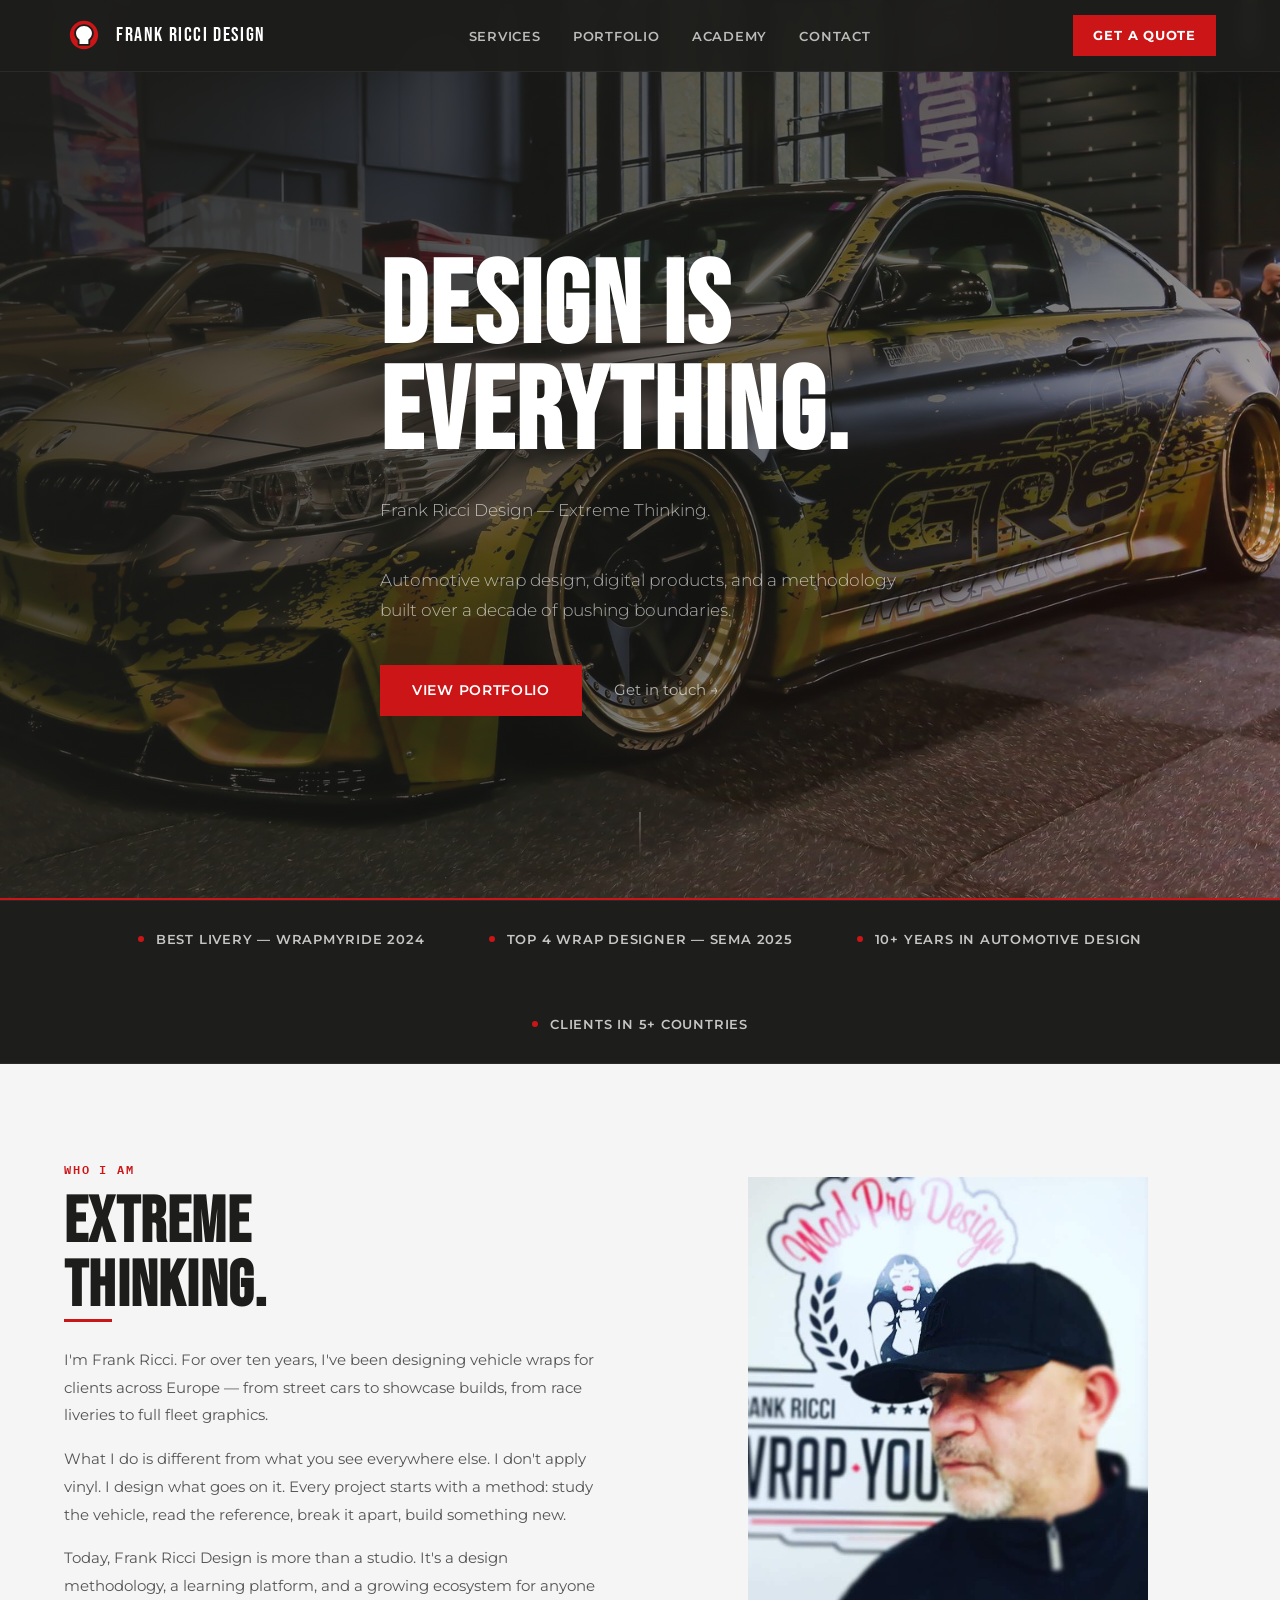
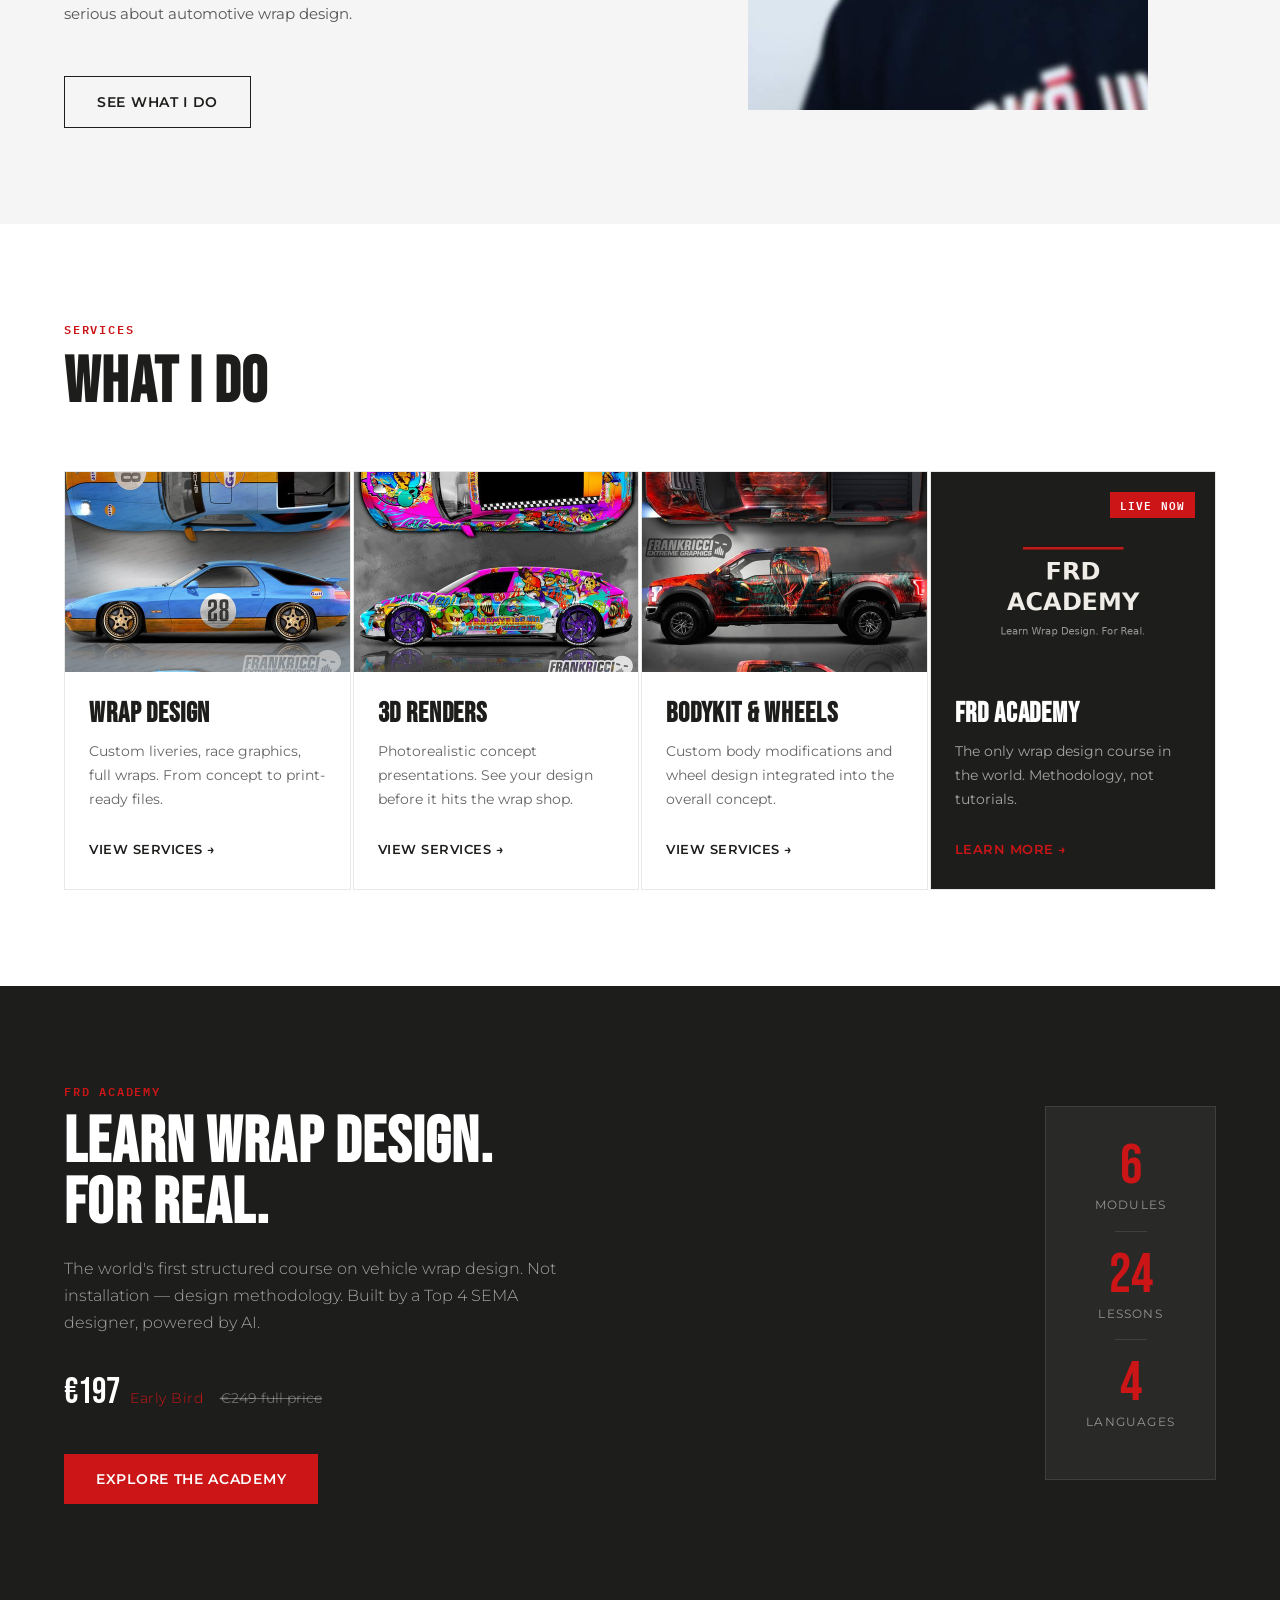
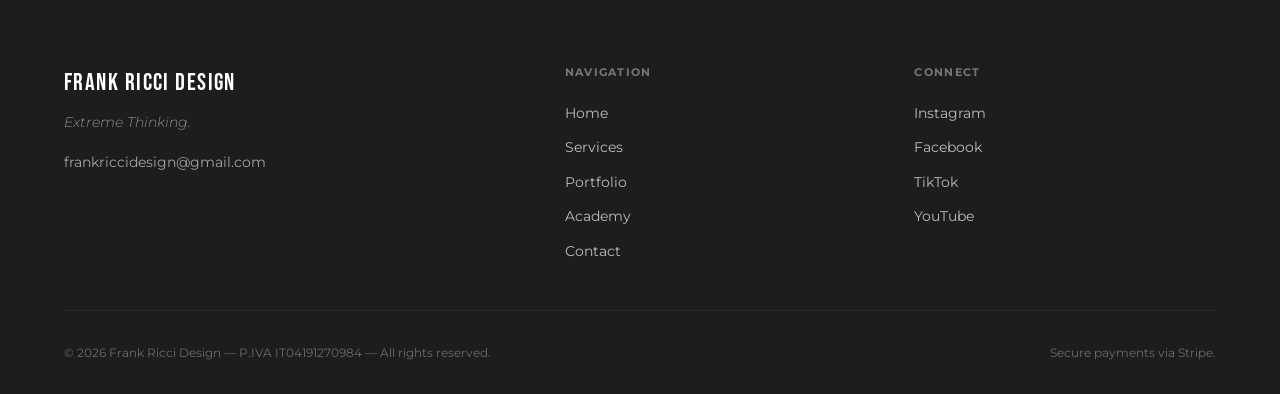
==== commit 2f36ab0f: "feat: integrate STUDIO images — hero, portfolio grid, cards, services - Hero: BMW M4 Liberty Walk (1" ====
--- a/index.html
+++ b/index.html
@@ -298,7 +298,7 @@
       }
       .intro__visual { display: none; }
       .services-preview__grid {
-        grid-template-columns: 1fr;
+        grid-template-columns: 1fr 1fr !important;
         gap: 2px;
       }
       .academy-banner__badge { display: none; }
@@ -356,7 +356,7 @@
   </div>
 
   <!-- HERO -->
-  <section class="hero">
+  <section class="hero" style="background:url('assets/img/hero-bmw-m4.jpg') center/cover no-repeat var(--dark)">
     <div class="hero__bg"></div>
     <div class="hero__content container">
       <div class="hero__text">
@@ -406,14 +406,8 @@
         <p class="intro__body">Today, Frank Ricci Design is more than a studio. It's a design methodology, a learning platform, and a growing ecosystem for anyone serious about automotive wrap design.</p>
         <a href="pages/services.html" class="btn btn--outline-dark" style="margin-top:32px">See What I Do</a>
       </div>
-      <div class="intro__visual" aria-hidden="true">
-        <div class="intro__placeholder">
-          <svg viewBox="0 0 1700.79 1700.79" xmlns="http://www.w3.org/2000/svg" width="120" height="120">
-            <circle cx="850" cy="850" r="600" fill="#e0e0de"/>
-            <path fill="#cc1517" d="M850.41,470.92c-187,0-338.53,138.93-338.53,310.29,0,106.46,58.49,200.38,147.54,256.26v192.36h377.07v-189.37c91.79-55.52,152.37-150.9,152.37-259.25,0-171.36-151.53-310.29-338.46-310.29Z"/>
-          </svg>
-          <p style="padding:0 24px;color:#aaa">Portrait of Frank Ricci<br><em>(image coming soon)</em></p>
-        </div>
+      <div class="intro__visual">
+        <img src="assets/img/cris-portrait.jpg" alt="Frank Ricci — Automotive Wrap Designer" style="width:100%;max-width:400px;aspect-ratio:3/4;object-fit:cover" loading="lazy">
       </div>
     </div>
   </section>
@@ -425,45 +419,43 @@
         <div class="section__eyebrow">Services</div>
         <h2 class="section__title">What I Do</h2>
       </div>
-      <div class="services-preview__grid">
-
-        <article class="service-card">
-          <div class="service-card__icon">
-            <svg viewBox="0 0 48 48" fill="none" xmlns="http://www.w3.org/2000/svg" width="32" height="32">
-              <rect x="4" y="16" width="40" height="20" rx="3" stroke="#cc1517" stroke-width="2.5"/>
-              <path d="M10 16v-3a3 3 0 013-3h22a3 3 0 013 3v3" stroke="#cc1517" stroke-width="2.5"/>
-              <circle cx="14" cy="36" r="3.5" fill="#cc1517"/>
-              <circle cx="34" cy="36" r="3.5" fill="#cc1517"/>
-            </svg>
+      <div class="services-preview__grid" style="grid-template-columns:repeat(4,1fr)">
+
+        <article class="service-card" style="padding:0;overflow:hidden">
+          <img src="assets/img/card-wrap-design.jpg" alt="Custom Wrap Design — Porsche 928 Gulf" style="width:100%;height:200px;object-fit:cover" loading="lazy">
+          <div style="padding:28px 24px">
+            <h3 class="service-card__title">Wrap Design</h3>
+            <p class="service-card__body">Custom liveries, race graphics, full wraps. From concept to print-ready files.</p>
+            <a href="pages/services.html#wrap-design" class="service-card__link">View services →</a>
           </div>
-          <h3 class="service-card__title">Wrap Design</h3>
-          <p class="service-card__body">Custom liveries, race graphics, full wraps. From concept to print-ready files. Every surface intentional.</p>
-          <a href="pages/services.html#wrap-design" class="service-card__link">View services →</a>
         </article>
 
-        <article class="service-card">
-          <div class="service-card__icon">
-            <svg viewBox="0 0 48 48" fill="none" xmlns="http://www.w3.org/2000/svg" width="32" height="32">
-              <rect x="6" y="6" width="36" height="36" rx="3" stroke="#cc1517" stroke-width="2.5"/>
-              <rect x="12" y="18" width="24" height="3" rx="1" fill="#cc1517"/>
-              <rect x="12" y="26" width="16" height="3" rx="1" fill="#cc1517"/>
-            </svg>
+        <article class="service-card" style="padding:0;overflow:hidden">
+          <img src="assets/img/card-3d-renders.jpg" alt="3D Renders — Porsche Taycan TayKart" style="width:100%;height:200px;object-fit:cover" loading="lazy">
+          <div style="padding:28px 24px">
+            <h3 class="service-card__title">3D Renders</h3>
+            <p class="service-card__body">Photorealistic concept presentations. See your design before it hits the wrap shop.</p>
+            <a href="pages/services.html#wrap-design" class="service-card__link">View services →</a>
           </div>
-          <h3 class="service-card__title">Digital Products</h3>
-          <p class="service-card__body">High-resolution textures, templates, and graphic elements created from real production work.</p>
-          <a href="pages/services.html#digital-products" class="service-card__link">View products →</a>
         </article>
 
-        <article class="service-card service-card--featured">
-          <span class="service-card__tag tag tag--red">Live Now</span>
-          <div class="service-card__icon">
-            <svg viewBox="0 0 48 48" fill="none" xmlns="http://www.w3.org/2000/svg" width="32" height="32">
-              <path d="M24 6l4 10h11l-9 6.5 3.5 10.5L24 27l-9.5 6 3.5-10.5L9 16h11L24 6z" stroke="#fff" stroke-width="2" stroke-linejoin="round"/>
-            </svg>
+        <article class="service-card" style="padding:0;overflow:hidden">
+          <img src="assets/img/card-bodykit-wheels.jpg" alt="Bodykit & Wheels — Ford F150 Raptor" style="width:100%;height:200px;object-fit:cover" loading="lazy">
+          <div style="padding:28px 24px">
+            <h3 class="service-card__title">Bodykit &amp; Wheels</h3>
+            <p class="service-card__body">Custom body modifications and wheel design integrated into the overall concept.</p>
+            <a href="pages/services.html#wrap-design" class="service-card__link">View services →</a>
           </div>
-          <h3 class="service-card__title">FRD Academy</h3>
-          <p class="service-card__body">The only wrap design course in the world. Methodology, not tutorials. AI-powered learning.</p>
-          <a href="pages/academy.html" class="service-card__link">Learn more →</a>
+        </article>
+
+        <article class="service-card service-card--featured" style="padding:0;overflow:hidden">
+          <img src="assets/img/card-academy.jpg" alt="FRD Academy — Learn Wrap Design" style="width:100%;height:200px;object-fit:cover" loading="lazy">
+          <div style="padding:28px 24px">
+            <span class="service-card__tag tag tag--red">Live Now</span>
+            <h3 class="service-card__title">FRD Academy</h3>
+            <p class="service-card__body">The only wrap design course in the world. Methodology, not tutorials.</p>
+            <a href="pages/academy.html" class="service-card__link">Learn more →</a>
+          </div>
         </article>
 
       </div>
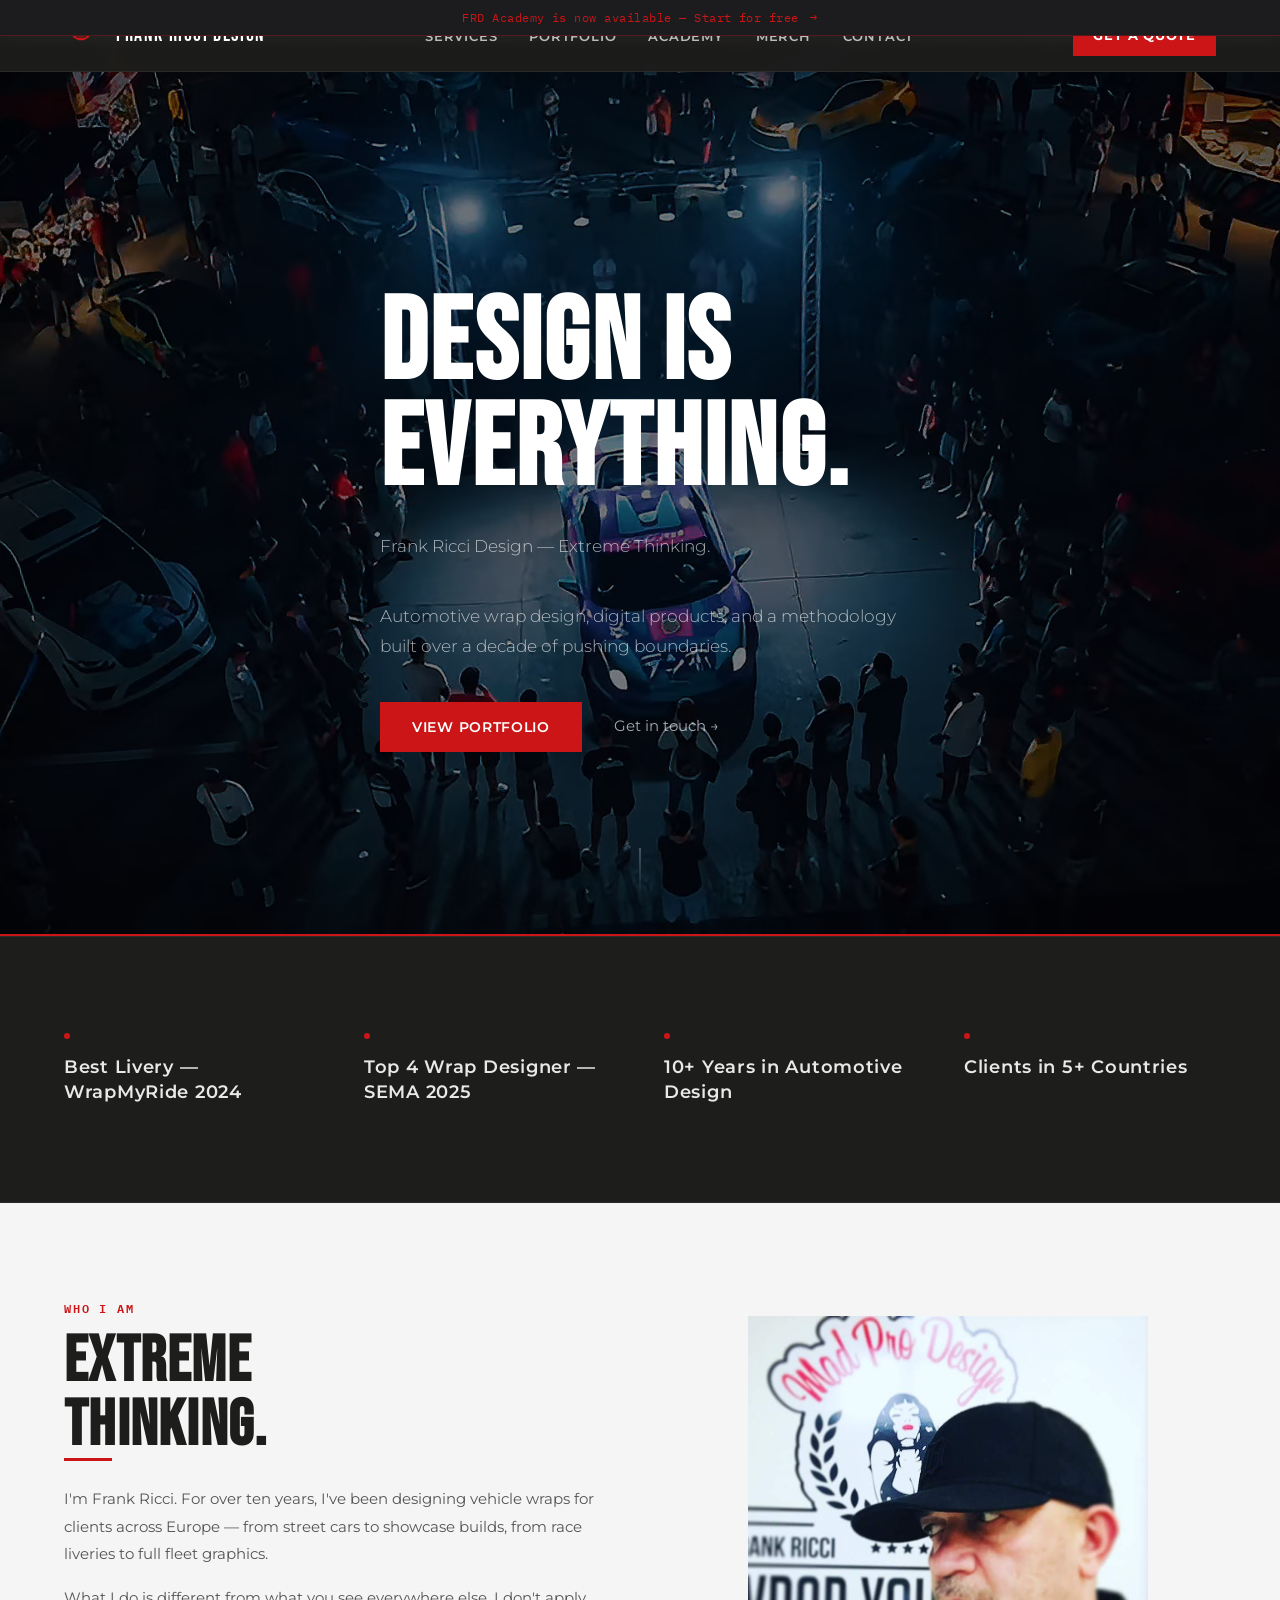
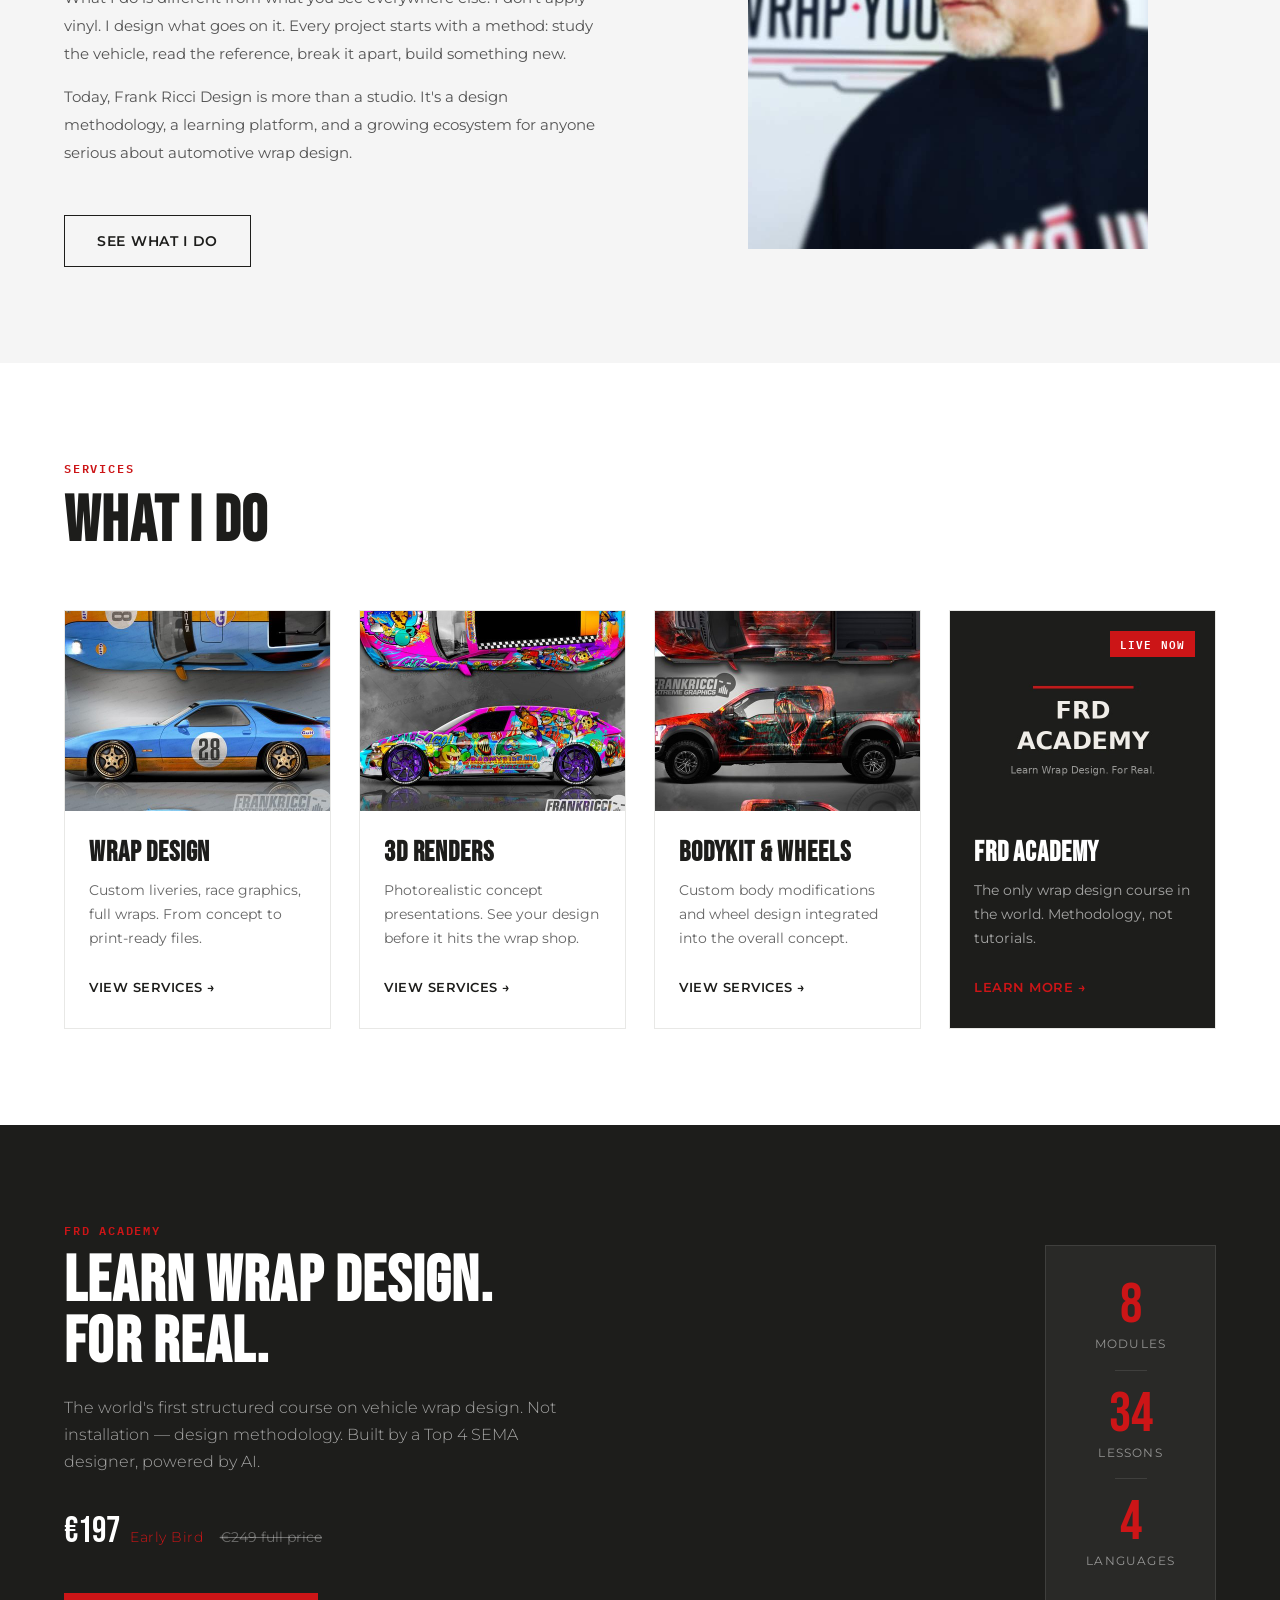
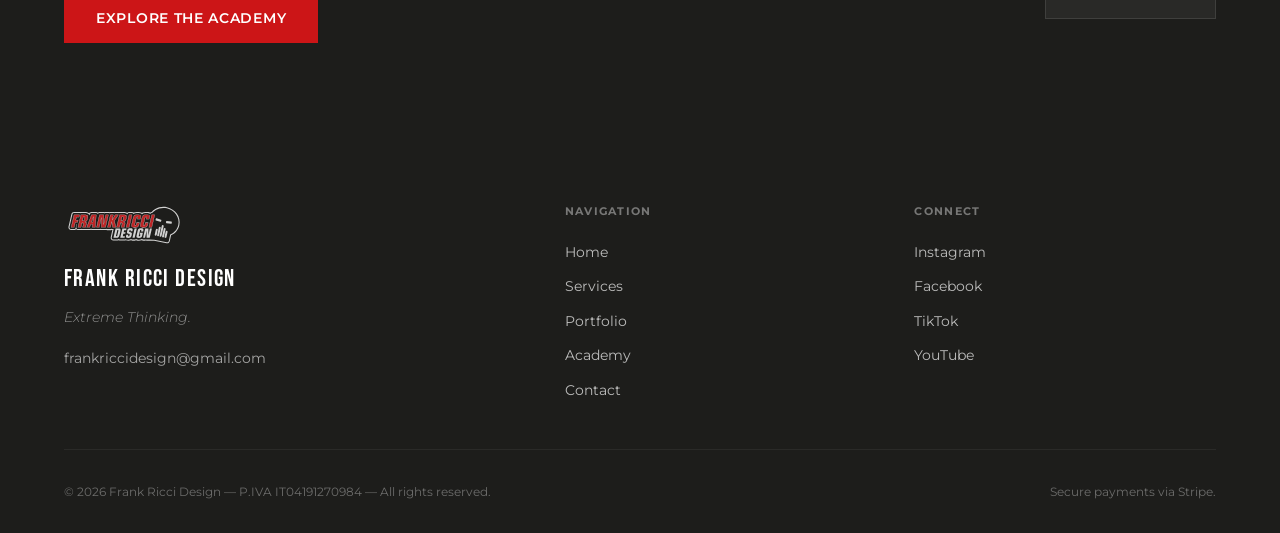
==== commit 1c46b5ed: "feat: dark neumorphism redesign — video hero, announce bar, skull logo, neu cards" ====
--- a/index.html
+++ b/index.html
@@ -19,6 +19,11 @@
   <meta name="twitter:description" content="Professional vehicle wrap design, digital products, and the world's first wrap design course.">
   <meta name="twitter:image" content="https://frankriccidesign.com/assets/img/og-main.png">
 
+  <link rel="icon" href="/assets/icons/frd_icon_skull_red.svg" type="image/svg+xml">
+  <!-- Google Analytics 4 -->
+  <script async src="https://www.googletagmanager.com/gtag/js?id=G-75PV2FYFJY"></script>
+  <script>window.dataLayer=window.dataLayer||[];function gtag(){dataLayer.push(arguments);}gtag('js',new Date());gtag('config','G-75PV2FYFJY',{anonymize_ip:true});</script>
+
   <link rel="preconnect" href="https://fonts.googleapis.com">
   <link rel="preconnect" href="https://fonts.gstatic.com" crossorigin>
   <link href="https://fonts.googleapis.com/css2?family=Bebas+Neue&family=IBM+Plex+Mono:wght@400;600&family=Montserrat:ital,wght@0,300;0,400;0,600;0,700;1,300&display=swap" rel="stylesheet">
@@ -27,6 +32,33 @@
 
   <style>
     /* ===== HOME PAGE STYLES ===== */
+
+    /* Announcement Bar */
+    .announce-bar {
+      background: #1c1c1e;
+      padding: 8px 0;
+      text-align: center;
+      font-family: var(--font-mono);
+      font-size: 12px;
+      letter-spacing: 0.04em;
+      border-bottom: 1px solid rgba(204, 20, 23, 0.3);
+      position: relative;
+      z-index: 1001;
+      transition: transform 0.3s ease;
+    }
+    .announce-bar.hidden {
+      transform: translateY(-100%);
+    }
+    .announce-bar__link {
+      color: var(--red);
+      text-decoration: none;
+    }
+    .announce-bar__link:hover {
+      color: #ff3333;
+    }
+    .announce-bar__arrow {
+      margin-left: 4px;
+    }
 
     /* Hero */
     .hero {
@@ -35,14 +67,27 @@
       min-height: 600px;
       display: flex;
       align-items: center;
-      background: var(--dark);
+      background: url('assets/img/hero-bmw-m4.jpg') center/cover no-repeat #161616;
       overflow: hidden;
+    }
+    .hero__video {
+      position: absolute;
+      inset: 0;
+      width: 100%;
+      height: 100%;
+      object-fit: cover;
+      z-index: 0;
+      opacity: 0;
+      transition: opacity 0.8s ease;
+    }
+    .hero__video.loaded {
+      opacity: 1;
     }
     .hero__bg {
       position: absolute;
       inset: 0;
-      background:
-        linear-gradient(135deg, rgba(29,29,27,0.92) 0%, rgba(29,29,27,0.6) 60%, rgba(204,21,23,0.12) 100%);
+      background: rgba(0, 0, 0, 0.5);
+      mix-blend-mode: multiply;
       z-index: 1;
     }
     /* Diagonal red accent */
@@ -151,9 +196,52 @@
     /* Services preview */
     .services-preview__grid {
       display: grid;
-      grid-template-columns: repeat(3, 1fr);
-      gap: 2px;
-    }
+      grid-template-columns: repeat(2, 1fr);
+      gap: 28px;
+    }
+
+    /* Dark Neumorphic Card */
+    .neu-card {
+      background: #1c1c1e;
+      border-radius: 14px;
+      padding: 40px 32px;
+      box-shadow: var(--neumorphism);
+      transition: all 0.25s ease;
+      border: none;
+    }
+    .neu-card:hover {
+      box-shadow: var(--neumorphism-hover);
+      transform: translateY(-2px);
+    }
+    .neu-card__icon {
+      color: var(--red);
+      margin-bottom: 20px;
+    }
+    .neu-card__title {
+      font-family: var(--font-display);
+      font-size: 28px;
+      letter-spacing: 0.03em;
+      margin-bottom: 12px;
+      color: #ffffff;
+    }
+    .neu-card__body {
+      font-size: 14px;
+      line-height: 1.7;
+      color: #aaaaaa;
+      margin-bottom: 20px;
+    }
+    .neu-card__link {
+      font-size: 13px;
+      font-weight: 600;
+      color: var(--red);
+      letter-spacing: 0.04em;
+      text-transform: uppercase;
+    }
+    .neu-card__link:hover {
+      color: #ff3333;
+    }
+
+    /* Legacy service-card support */
     .service-card {
       padding: 40px 36px;
       background: var(--white);
@@ -298,10 +386,26 @@
       }
       .intro__visual { display: none; }
       .services-preview__grid {
-        grid-template-columns: 1fr 1fr !important;
-        gap: 2px;
+        grid-template-columns: 1fr !important;
+        gap: 20px;
       }
       .academy-banner__badge { display: none; }
+    }
+
+    @media (max-width: 600px) {
+      .hero__headline {
+        font-size: 48px;
+      }
+      .services-preview__grid {
+        grid-template-columns: 1fr !important;
+        gap: 16px;
+      }
+      .neu-card {
+        padding: 28px 20px;
+      }
+      .neu-card__title {
+        font-size: 22px;
+      }
     }
   </style>
 
@@ -322,16 +426,21 @@
 </head>
 <body>
 
+  <!-- ANNOUNCEMENT BAR -->
+  <div class="announce-bar" id="announceBar">
+    <div class="container">
+      <a href="https://academy.frankriccidesign.com" class="announce-bar__link">
+        FRD Academy is now available — Start for free <span class="announce-bar__arrow">→</span>
+      </a>
+    </div>
+  </div>
+
   <!-- NAV -->
   <nav class="nav" id="nav">
     <div class="nav__inner">
       <a href="/" class="nav__logo" aria-label="Frank Ricci Design Home">
         <div class="nav__logo-stamp">
-          <svg viewBox="0 0 1700.79 1700.79" xmlns="http://www.w3.org/2000/svg" aria-hidden="true">
-            <style>.ns2{fill:#cc1517}</style>
-            <path class="ns2" d="M850.38,248.16c-332.59,0-602.2,269.64-602.2,602.23s269.6,602.23,602.2,602.23,602.22-269.64,602.22-602.23S1182.96,248.16,850.38,248.16ZM1116.51,1082.59l-.04,147.27c0,44.15-35.8,79.92-79.98,79.92h-377.07c-44.14,0-79.94-35.77-79.94-79.94v-151.07c-93.17-73.72-147.6-182.04-147.6-297.56,0-215.17,187.73-390.22,418.52-390.22s418.4,175.05,418.4,390.22c0,117.9-56.12,227.6-152.29,301.38Z"/>
-            <path fill="#fff" d="M850.41,470.92c-187,0-338.53,138.93-338.53,310.29,0,106.46,58.49,200.38,147.54,256.26v192.36h377.07v-189.37c91.79-55.52,152.37-150.9,152.37-259.25,0-171.36-151.53-310.29-338.46-310.29Z"/>
-          </svg>
+          <img src="/assets/icons/frd_icon_skull_red.svg" alt="FRD" width="32" height="32">
         </div>
         <span class="nav__logo-text">FRANK RICCI DESIGN</span>
       </a>
@@ -339,6 +448,7 @@
         <li><a href="pages/services.html" class="nav__link">Services</a></li>
         <li><a href="pages/portfolio.html" class="nav__link">Portfolio</a></li>
         <li><a href="pages/academy.html" class="nav__link">Academy</a></li>
+        <li><a href="pages/merch.html" class="nav__link">Merch</a></li>
         <li><a href="pages/contact.html" class="nav__link">Contact</a></li>
       </ul>
       <a href="pages/contact.html" class="nav__cta">Get a Quote</a>
@@ -351,12 +461,17 @@
     <a href="pages/services.html" class="nav__link">Services</a>
     <a href="pages/portfolio.html" class="nav__link">Portfolio</a>
     <a href="pages/academy.html" class="nav__link">Academy</a>
+    <a href="pages/merch.html" class="nav__link">Merch</a>
     <a href="pages/contact.html" class="nav__link">Contact</a>
     <a href="pages/contact.html" class="btn btn--primary" style="align-self:flex-start;margin-top:8px">Get a Quote</a>
   </div>
 
   <!-- HERO -->
-  <section class="hero" style="background:url('assets/img/hero-bmw-m4.jpg') center/cover no-repeat var(--dark)">
+  <section class="hero">
+    <video class="hero__video" autoplay muted loop playsinline>
+      <source src="assets/video/frd-hero-bg.webm" type="video/webm">
+      <source src="assets/video/frd-hero-bg.mp4" type="video/mp4">
+    </video>
     <div class="hero__bg"></div>
     <div class="hero__content container">
       <div class="hero__text">
@@ -477,10 +592,10 @@
       </div>
       <div class="academy-banner__badge">
         <div class="academy-banner__badge-inner">
-          <div class="academy-banner__badge-num">6</div>
+          <div class="academy-banner__badge-num">8</div>
           <div class="academy-banner__badge-label">Modules</div>
           <div class="academy-banner__badge-divider"></div>
-          <div class="academy-banner__badge-num">24</div>
+          <div class="academy-banner__badge-num">34</div>
           <div class="academy-banner__badge-label">Lessons</div>
           <div class="academy-banner__badge-divider"></div>
           <div class="academy-banner__badge-num">4</div>
@@ -495,6 +610,7 @@
     <div class="container">
       <div class="footer__grid">
         <div>
+          <img src="assets/icons/frd_logo_sticker_legacy.svg" alt="Frank Ricci Design" class="footer__logo-legacy" style="width:120px;opacity:0.8;margin-bottom:12px">
           <div class="footer__brand-name">Frank Ricci Design</div>
           <div class="footer__brand-payoff">Extreme Thinking.</div>
           <a href="mailto:frankriccidesign@gmail.com" style="color:rgba(255,255,255,0.6);font-size:14px">frankriccidesign@gmail.com</a>
@@ -527,5 +643,27 @@
   </footer>
 
   <script src="assets/js/main.js"></script>
+
+  <script>
+    // Hero video fade-in
+    const heroVideo = document.querySelector('.hero__video');
+    if (heroVideo) {
+      heroVideo.addEventListener('canplaythrough', () => heroVideo.classList.add('loaded'));
+    }
+
+    // Announcement bar hide/show on scroll
+    let lastScrollY = 0;
+    const announceBar = document.getElementById('announceBar');
+    if (announceBar) {
+      window.addEventListener('scroll', () => {
+        if (window.scrollY > lastScrollY && window.scrollY > 60) {
+          announceBar.classList.add('hidden');
+        } else {
+          announceBar.classList.remove('hidden');
+        }
+        lastScrollY = window.scrollY;
+      });
+    }
+  </script>
 </body>
 </html>
--- a/assets/css/global.css
+++ b/assets/css/global.css
@@ -415,25 +415,27 @@
 /* --- CREDIBILITY STRIP --- */
 .cred-strip {
   background: var(--dark);
-  padding: 28px 0;
+  padding: 96px 0;
   border-top: 1px solid var(--border);
   border-bottom: 1px solid var(--border);
   overflow: hidden;
 }
 
 .cred-strip__inner {
-  display: flex;
-  align-items: center;
-  gap: 64px;
-  justify-content: center;
-  flex-wrap: wrap;
+  display: grid;
+  grid-template-columns: repeat(4, 1fr);
+  gap: 48px;
+  max-width: var(--max-w);
+  margin: 0 auto;
+  padding: 0 24px;
 }
 
 .cred-strip__item {
   display: flex;
-  align-items: center;
-  gap: 12px;
-  white-space: nowrap;
+  flex-direction: column;
+  align-items: flex-start;
+  gap: 16px;
+  text-align: left;
 }
 
 .cred-strip__dot {
@@ -445,11 +447,11 @@
 }
 
 .cred-strip__text {
-  font-size: 13px;
+  font-size: 18px;
   font-weight: 600;
-  letter-spacing: 0.06em;
-  text-transform: uppercase;
-  color: rgba(255,255,255,0.75);
+  letter-spacing: 0.04em;
+  color: rgba(255,255,255,0.9);
+  line-height: 1.4;
 }
 
 /* --- PAGE HERO --- */
@@ -505,6 +507,13 @@
   }
 }
 
+@media (max-width: 900px) {
+  .cred-strip__inner {
+    grid-template-columns: repeat(2, 1fr);
+    gap: 32px;
+  }
+}
+
 @media (max-width: 600px) {
   .footer__grid {
     grid-template-columns: 1fr;
@@ -516,9 +525,16 @@
     text-align: center;
   }
 
+  .cred-strip {
+    padding: 64px 0;
+  }
+
   .cred-strip__inner {
-    gap: 32px;
-    justify-content: flex-start;
-    padding: 0 24px;
-  }
-}
+    grid-template-columns: 1fr;
+    gap: 28px;
+  }
+
+  .cred-strip__text {
+    font-size: 14px;
+  }
+}
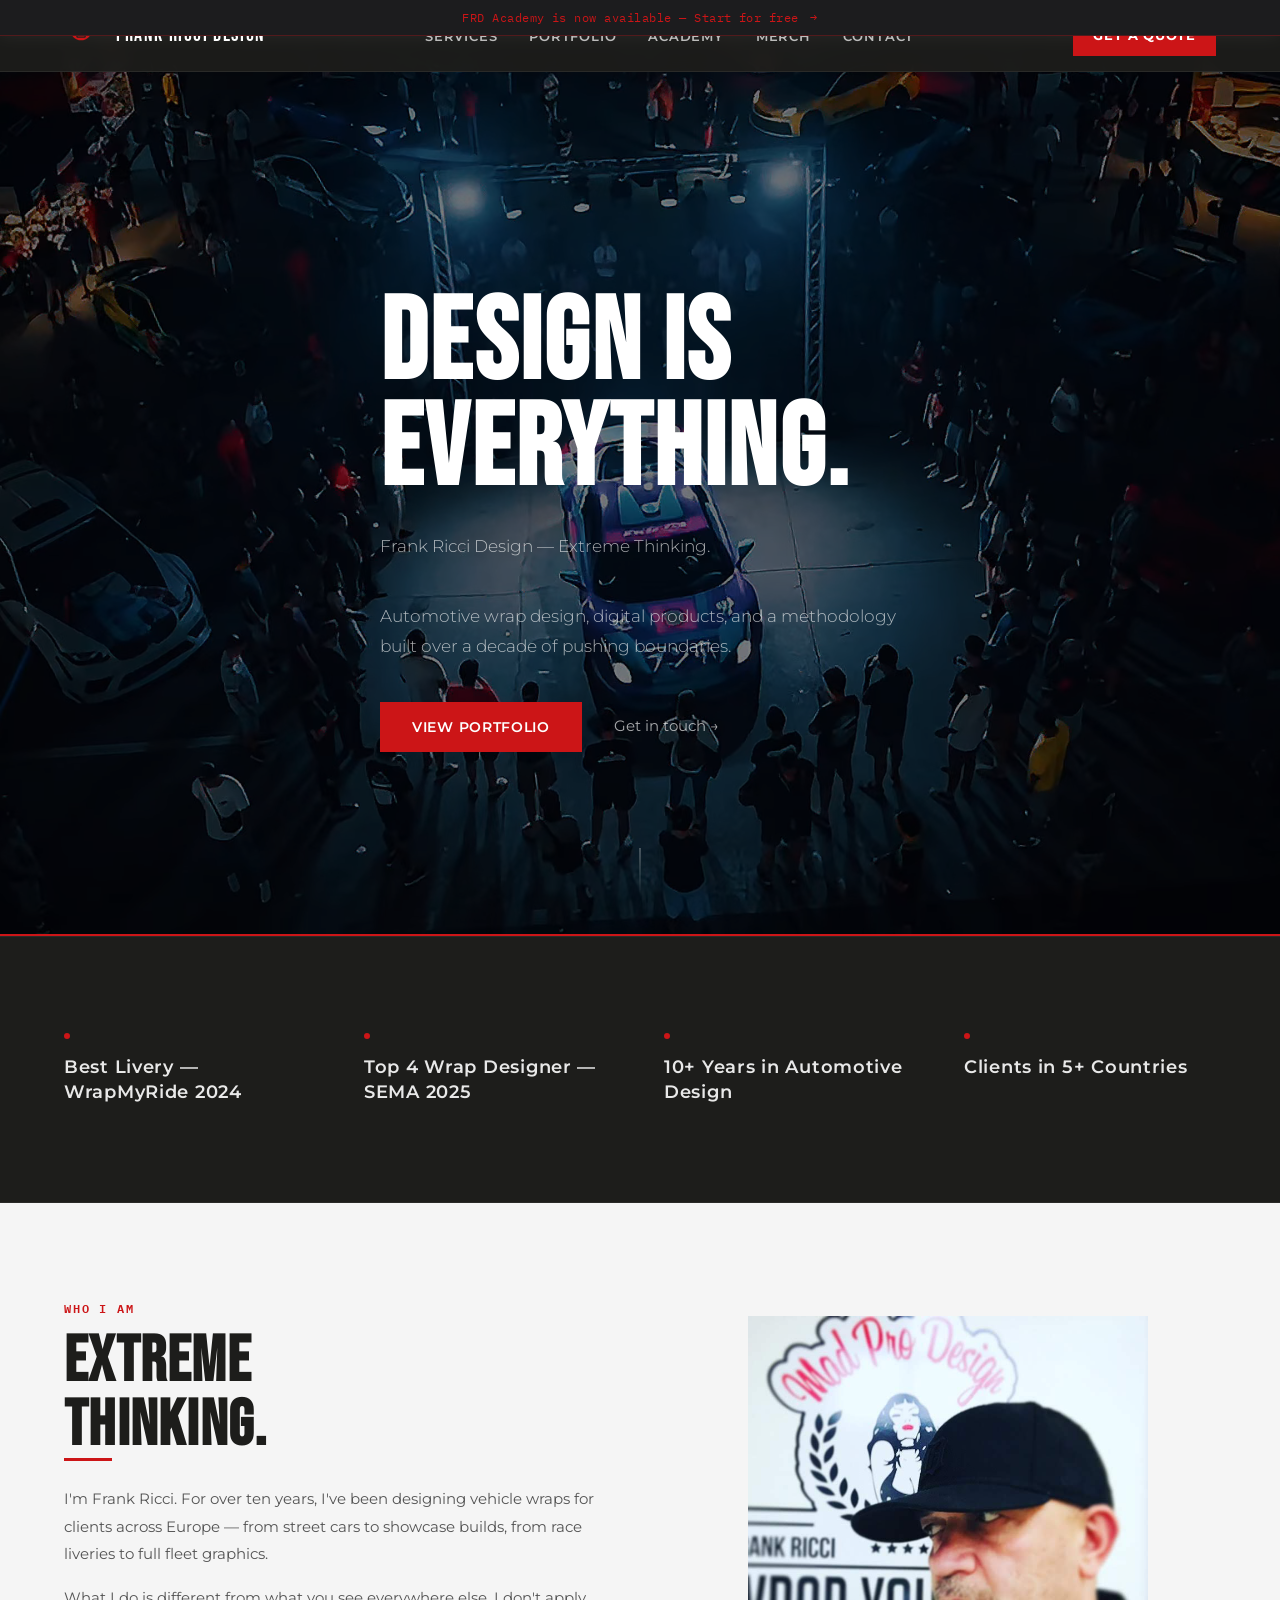
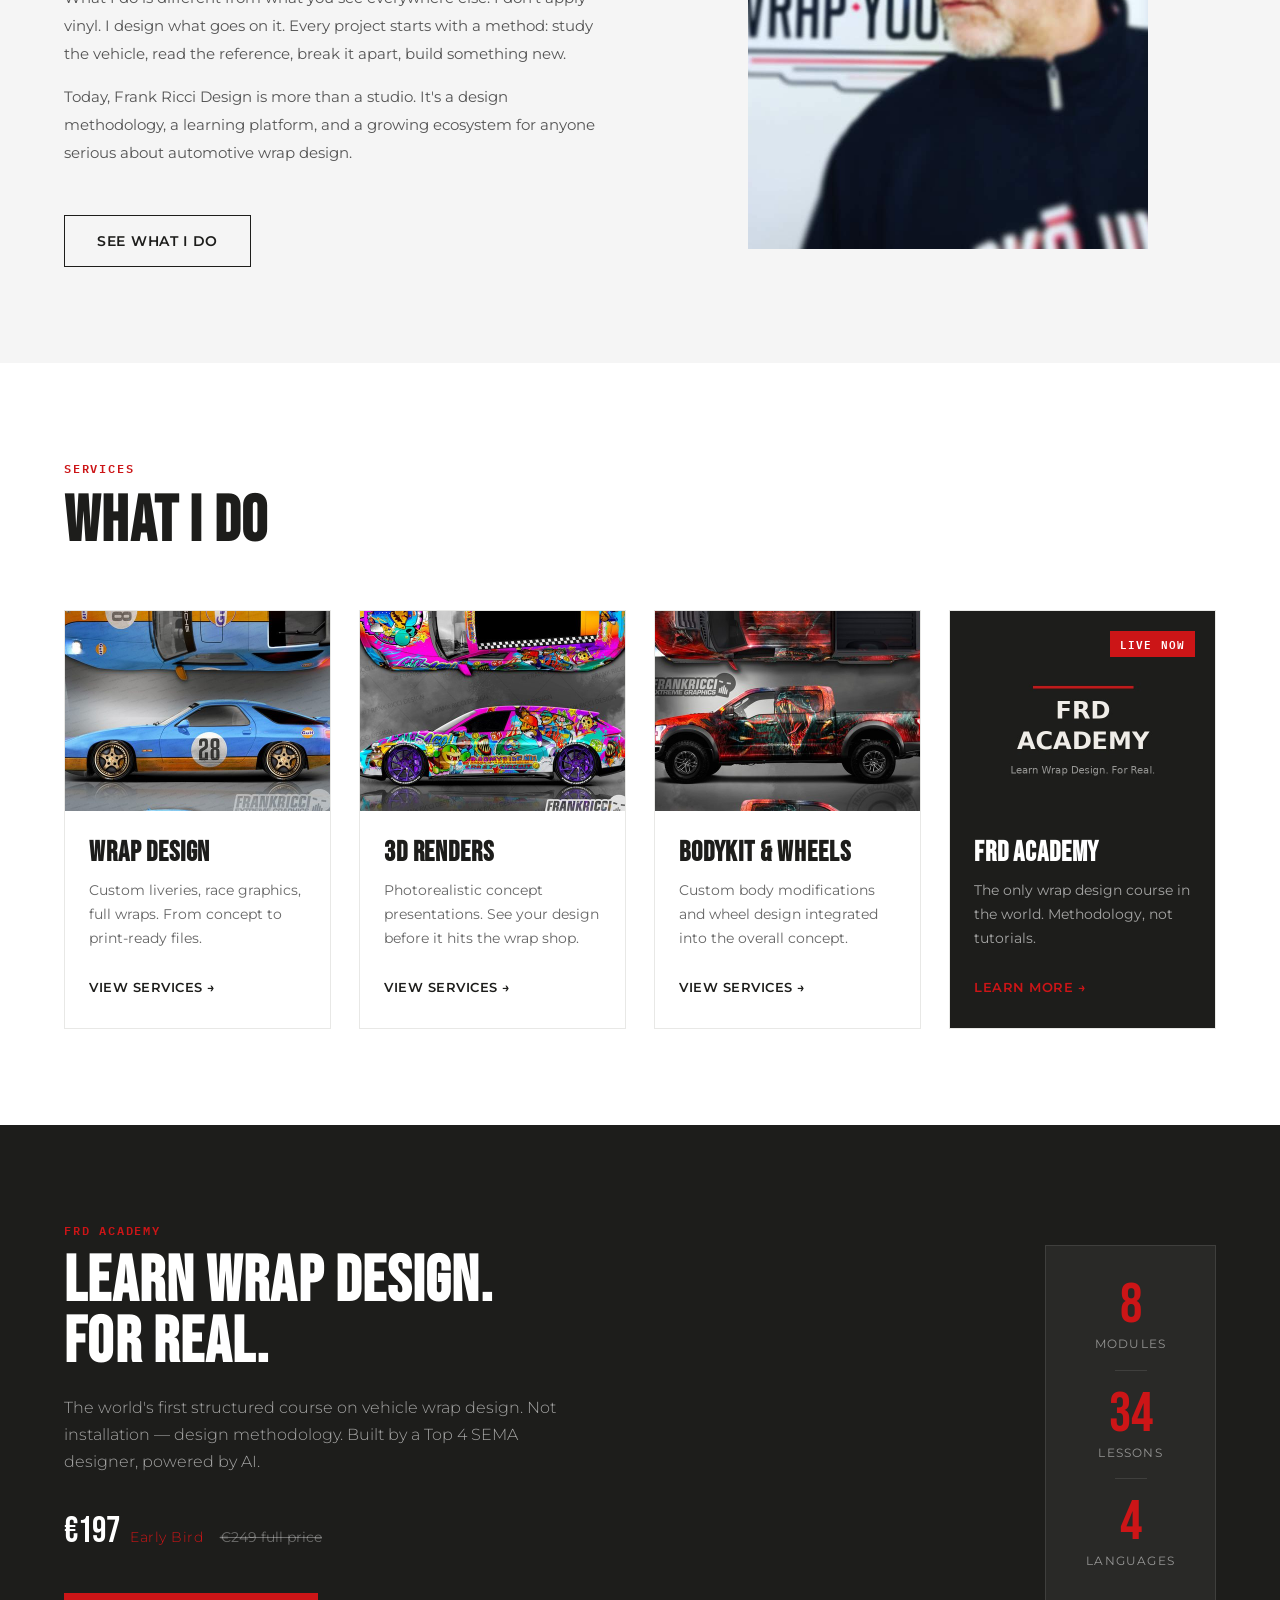
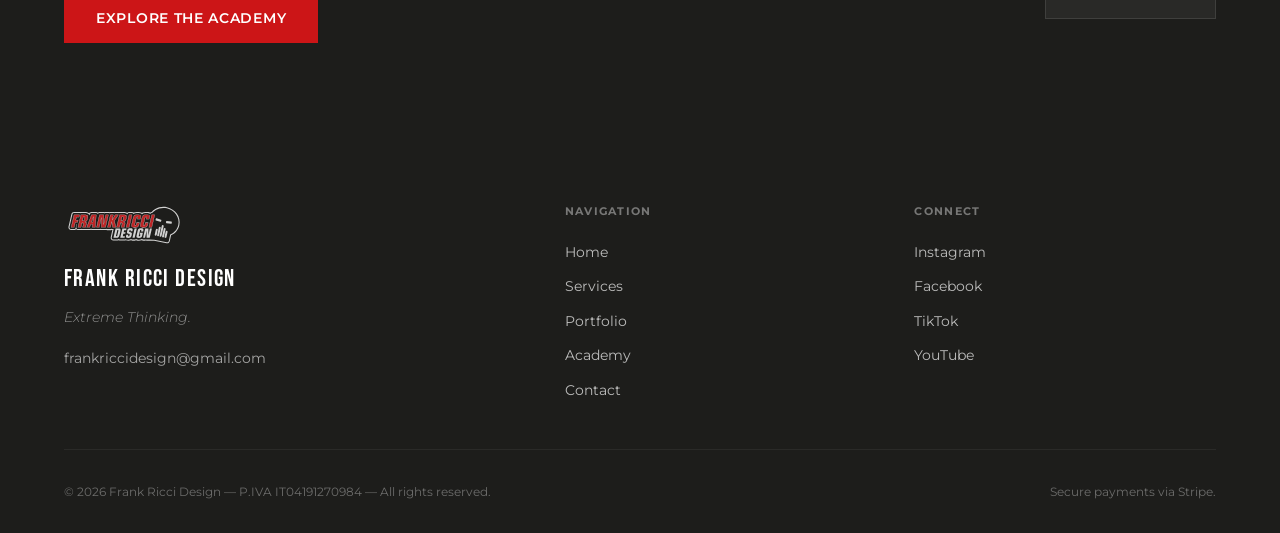
==== commit 6690f4f3: "fix: border-radius 5px on all elements — buttons, cards, tags, inputs, images" ====
--- a/index.html
+++ b/index.html
@@ -203,7 +203,7 @@
     /* Dark Neumorphic Card */
     .neu-card {
       background: #1c1c1e;
-      border-radius: 14px;
+      border-radius: var(--radius);
       padding: 40px 32px;
       box-shadow: var(--neumorphism);
       transition: all 0.25s ease;
@@ -246,6 +246,7 @@
       padding: 40px 36px;
       background: var(--white);
       border: 1px solid #e8e8e6;
+      border-radius: var(--radius);
       transition: border-color 0.2s, background 0.2s;
       position: relative;
     }
@@ -356,6 +357,7 @@
       gap: 0;
       background: rgba(255,255,255,0.05);
       border: 1px solid rgba(255,255,255,0.1);
+      border-radius: var(--radius);
       padding: 32px 40px;
     }
     .academy-banner__badge-num {
--- a/assets/css/global.css
+++ b/assets/css/global.css
@@ -122,6 +122,7 @@
   cursor: pointer;
   transition: all 0.2s ease;
   border: none;
+  border-radius: var(--radius);
   text-decoration: none;
 }
 
@@ -398,6 +399,7 @@
   letter-spacing: 0.1em;
   text-transform: uppercase;
   padding: 4px 10px;
+  border-radius: var(--radius);
   background: var(--light);
   color: var(--dark);
 }
